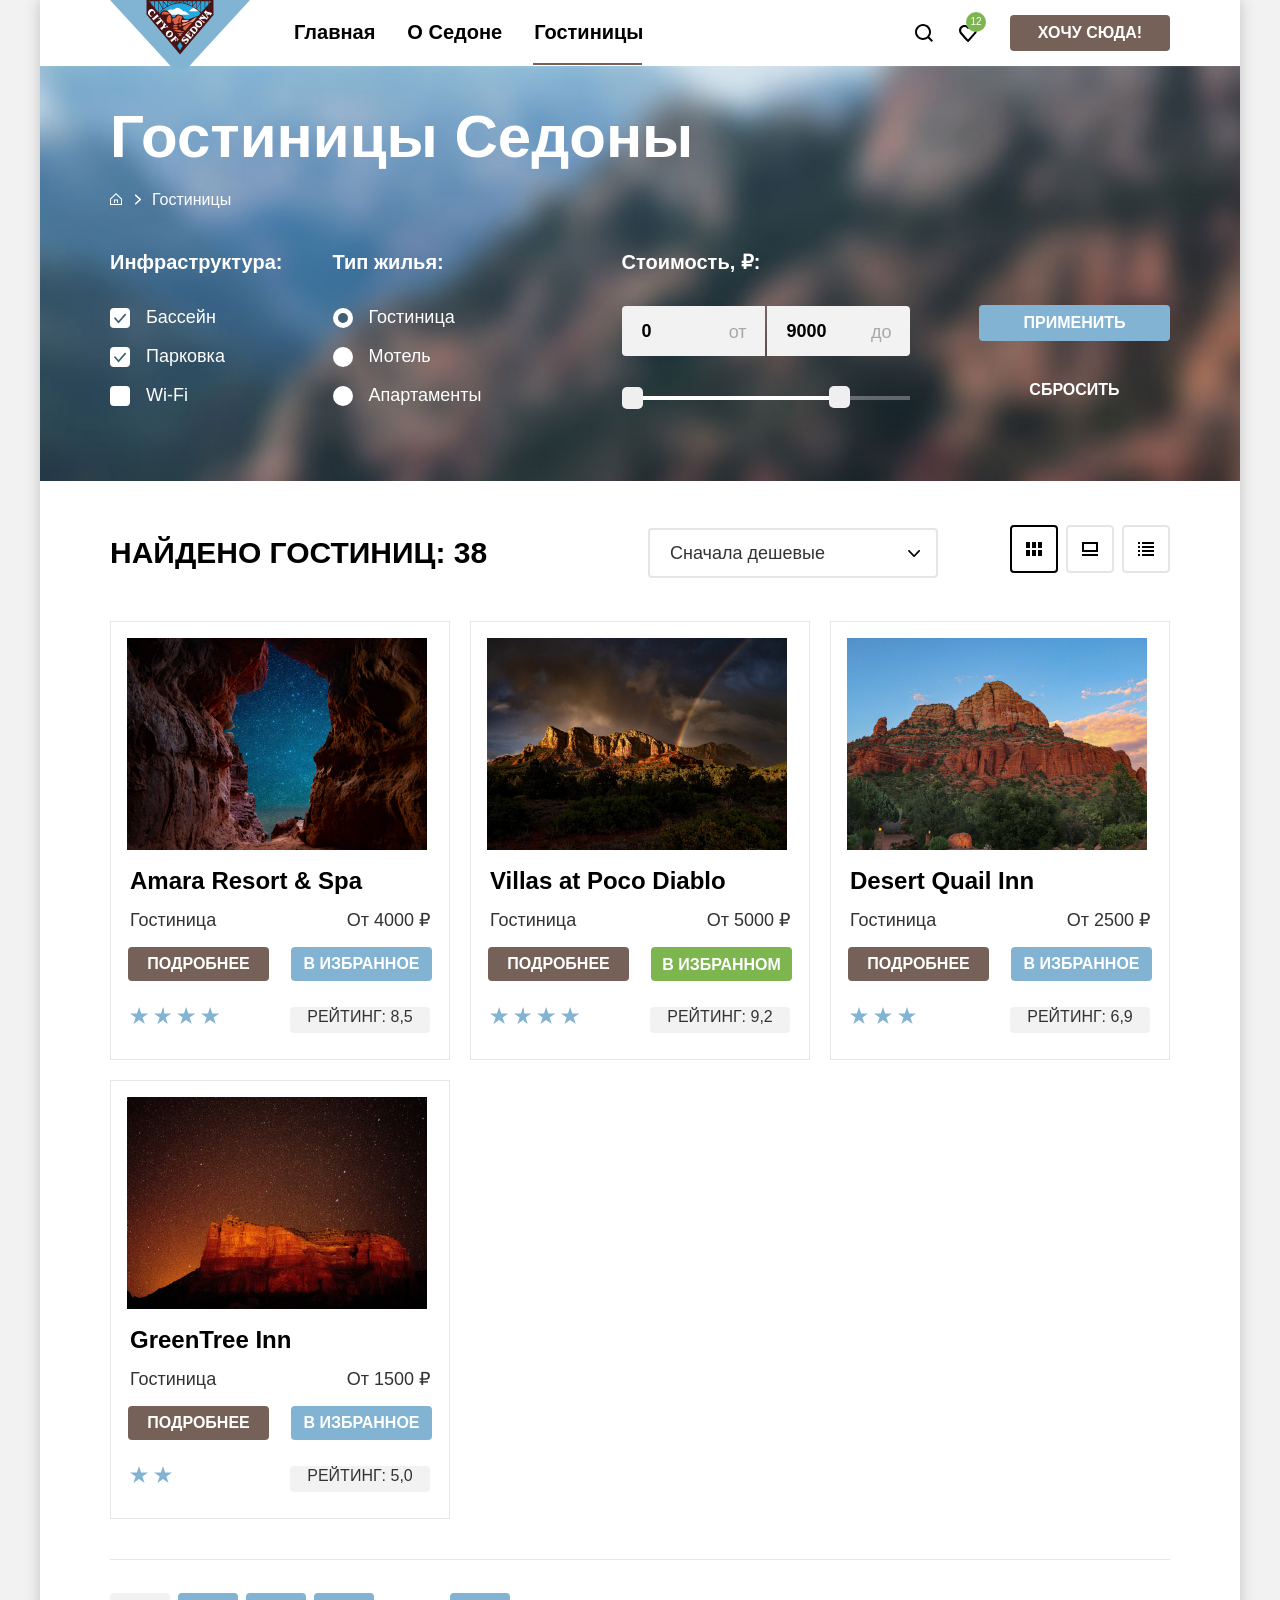
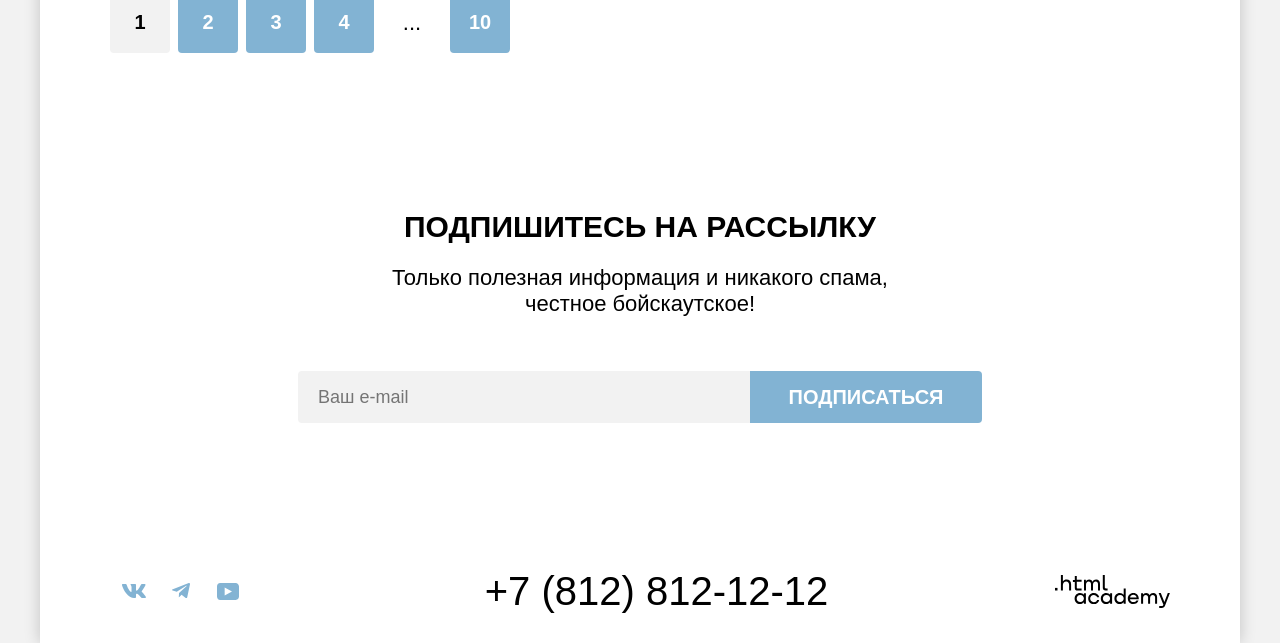
==== catalog.html @ 61e18243 "Merge pull request #1 from Anna-Irbis/master" ====
<!DOCTYPE html>
<html lang="ru">

  <head>
    <meta charset="utf-8">
    <title>HTML Academy: Седона</title>
    <link rel="icon" href="favicon.ico">
    <link rel="stylesheet" href="styles/styles.css">
  </head>

  <body class="page-container">
    <header class="page-header">
      <!--Блок с навигацией-->
      <nav class="navigation">
        <a class="navigation-logo" href="index.html">
          <img class="page-heder-logo" src="images/logo.svg" width="140" height="70" alt="Логотип Седоны">
        </a>
        <ul class="navigation-list">
          <li class="navigation-item">
            <a class="navigation-link" href="index.html">Главная</a>
          </li>
          <li class="navigation-item">
            <a class="navigation-link" href="#">О Седоне</a>
          </li>
          <li class="navigation-item">
            <a class="navigation-link navigation-link-current" href="catalog.html">Гостиницы</a>
          </li>
        </ul>
        <!--Блок пользователя - поиск, избранное, ссылка на бронь-->
        <ul class="navigation-user">
          <li class="navigation-user-item">
            <a class="navigation-user-link navigation-user-link-search" href="#">
              <svg width="18" height="18" viewBox="0 0 18 18" fill="currentColor" xmlns="http://www.w3.org/2000/svg">
                <path
                  d="M18 16.5083L14.3 12.8287C15.3 11.5359 16 9.8453 16 7.9558C16 3.58011 12.4 0 8 0C3.6 0 0 3.67956 0 8.05525C0 12.4309 3.6 16.011 8 16.011C9.8 16.011 11.5 15.4144 12.9 14.3204L16.6 18L18 16.5083ZM8 14.0221C4.7 14.0221 2 11.337 2 8.05525C2 4.77348 4.7 2.0884 8 2.0884C11.3 2.0884 14 4.77348 14 8.05525C14 11.337 11.3 14.0221 8 14.0221Z"
                  fill="black" />
              </svg>

              <span class="visually-hidden">Поиск</span>
            </a>
          </li>
          <li class="navigation-user-item">
            <a class="navigation-user-link navigation-user-link-favorite" href="#">
              <svg width="18" height="17" viewBox="0 0 18 17" fill="currentColor" xmlns="http://www.w3.org/2000/svg">
                <path
                  d="M8.9 17C8.6 17 8.3 16.9 8.1 16.6C2.7 10.5 1.4 9.1 1.1 8.7C0.4 7.8 0 6.6 0 5.4C0 2.4 2.4 0 5.5 0C6.8 0 8 0.5 9 1.3C10 0.5 11.3 0 12.5 0C15.5 0 18 2.4 18 5.4C18 6.7 17.5 7.9 16.7 8.8L9.7 16.7C9.5 16.9 9.3 17 8.9 17ZM2.9 7.5C3.2 7.9 6.4 11.5 9 14.4L15.2 7.4C15.7 6.9 15.9 6.2 15.9 5.4C15.9 3.6 14.4 2.1 12.6 2.1C11.6 2.1 10.6 2.6 9.9 3.4C9.6 3.7 9.3 3.8 9 3.8C8.7 3.8 8.4 3.6 8.2 3.4C7.5 2.6 6.5 2.1 5.5 2.1C3.7 2.1 2.2 3.6 2.2 5.4C2.1 6.3 2.5 7 2.9 7.5C2.8 7.5 2.8 7.5 2.9 7.5Z"
                  fill="black" />
              </svg>

              <span class="visually-hidden">Избранное</span>
              <span class="favorite-icon-heart">12</span>
            </a>
          </li>
          <li class="navigation-user-item">
            <a class="header-button" href="#">Хочу сюда!</a>
          </li>
        </ul>
      </nav>
    </header>
    <!--Гостиницы Седоны: фильтр -->
    <header class="catalog-header">
      <h1 class="catalog-header-title">Гостиницы Седоны</h1>
      <ul class="breadcrumbs">
        <li class="breadcrumbs-item">
          <a class="breadcrumbs-home-link" href="index.html">
            <span class="visually-hidden">Главная</span>
            <svg width="12" height="12" viewBox="0 0 12 12" fill="none" xmlns="http://www.w3.org/2000/svg">
              <path d="M6 0L0 5.80006V12.0001H12V5.80006L6 0ZM11 11.0001H1V6.20005L6 1.4L11 6.20005V11.0001Z"
                fill="white" />
              <path d="M4 10.0001H5V7.50005H7V10.0001H8V6.50005H4V10.0001Z" fill="white" />
            </svg>
          </a>
        </li>
        <li class="breadcrumbs-item">
          <a class="breadcrumbs-link">Гостиницы</a>
        </li>
      </ul>
      <section class="filters">
        <h2 class="visually-hidden">Фильтр</h2>
        <form class="hotel-catalog-filter" action="https://echo.htmlacademy.ru/" method="get">
          <h3 class="visually-hidden">Фильтр слева, чек-боксы и радиокнопки</h3>
          <!--Инфраструктура, чекбоксы, множественный выбор-->
          <fieldset class="catalog-filter-group catalog-filter-infrastructure">
            <legend class="catalog-filter-title">Инфраструктура:</legend>
            <ul class="catalog-filter-list">
              <li class="catalog-filter-item">
                <label class="control">
                  <input class="visually-hidden control-input" type="checkbox" name="pool" checked>
                  <span class="control-mark"></span>
                  <span class="control-label">Бассейн</span>
                </label>
              </li>
              <li class="catalog-filter-item">
                <label class="control">
                  <input class="visually-hidden control-input" type="checkbox" name="parking" checked>
                  <span class="control-mark"></span>
                  <span class="control-label">Парковка</span>
                </label>
              </li>
              <li class="catalog-filter-item">
                <label class="control">
                  <input class="visually-hidden control-input" type="checkbox" name="wi-fi">
                  <span class="control-mark"></span>
                  <span class="control-label">Wi-Fi</span>
                </label>
              </li>
            </ul>
          </fieldset>
          <!--Тип жилья, радиокнопки, единственный выбор-->
          <fieldset class="catalog-filter-group catalog-filter-accommodation">
            <legend class="catalog-filter-title">Тип жилья:</legend>
            <ul class="catalog-filter-list">
              <li class="catalog-filter-item">
                <label class="control">
                  <input class="visually-hidden control-input" type="radio" name="accommodations" value="hotels"
                    checked>
                  <span class="control-mark"></span>
                  <span class="control-label">Гостиница</span>
                </label>
              </li>
              <li class="catalog-filter-item">
                <label class="control">
                  <input class="visually-hidden control-input" type="radio" name="accommodations" value="motel">
                  <span class="control-mark"></span>
                  <span class="control-label">Мотель</span>
                </label>
              </li>
              <li class="catalog-filter-item">
                <label class="control">
                  <input class="visually-hidden control-input" type="radio" name="accommodations" value="apartments">
                  <span class="control-mark"></span>
                  <span class="control-label">Апартаменты</span>
                </label>
              </li>
            </ul>
          </fieldset>
          <h3 class="visually-hidden">Фильтр справа, стоимость и кнопки применения и сброса</h3>
          <fieldset class="catalog-filter-group catalog-filter-price">
            <!--Фильтр стоимости: поля для ввода нижней и верхней границы, бегунок-->
            <legend class="catalog-filter-title">Стоимость, ₽:</legend>
            <div class="price-range">
              <ul class="price-range-list">
                <li class="price-range-input">
                  <input class="range-input range-input-min" type="number" name="min-value" value="0" id="range-input-min">
                  <label class="filter-price-range" for="range-input-min">от</label>
                </li>
                <li class="price-range-input">
                  <input class="range-input range-input-max" type="number" name="max-value" value="9000" id="range-input-max">
                  <label class="filter-price-range" for="range-input-max">до</label>
                </li>
              </ul>
            </div>
            <div class="range-slider-value">
              <div class="range-slider-point">
                <button class="range-slider value-min" type="button">
                  <span class="visually-hidden">Нижняя граница стоимости</span>
                </button>
                <button class="range-slider value-max" type="button">
                  <span class="visually-hidden">Верхняя граница стоимости</span>
                </button>
              </div>
            </div>
          </fieldset>
          <div class="filter-button-form">
            <button class="catalog-filter-submit" type="submit">Применить</button>
            <button class="catalog-filter-reset" type="reset">Сбросить</button>
          </div>
        </form>
      </section>
    </header>
    <!--Результаты поиска-->
    <section class="catalog">
      <div class="catalog-result">
        <h2 class="catalog-search-title">Найдено гостиниц: 38</h2>
        <div class="select-wrapper">
          <select class="select-control" aria-label="Сортировка">
            <option class="select-control-text" value="cheap">Сначала дешевые</option>
            <option class="select-control-text">Сначала дорогие</option>
          </select>
        </div>
        <ul class="buttons-view">
          <li class="buttons-view-item-current">
            <a class="buttons-view-tile buttons-view-tile-current" href="?view=tile">
              <span class="visually-hidden">Плитка</span>
            </a>
          </li>
          <li class="buttons-view-item">
            <a class="buttons-view-card" href="?view=card">
              <span class="visually-hidden">Карточка</span>
            </a>
          </li>
          <li class="buttons-view-item">
            <a class="buttons-view-list" href="?view=list">
              <span class="visually-hidden">Список</span>
            </a>
          </li>
        </ul>
      </div>
      <!--Каталог гостиниц: карточки-->
      <ul class="product-list">
        <li class="product-cards">
          <a class="product-card-link" href="#">
            <img class="product-card-img" src="images/hotels/amara.jpg" width="300" height="212"
              alt="Ночной вид на карьер">
            <h3 class="product-card-title">Amara Resort & Spa</h3>
            <div class="product-cards-wrapper">
              <p class="product-card-type">Гостиница</p>
              <p class="product-card-cost">От 4000 ₽</p>
            </div>
          </a>
          <a class="product-card-button-about" href="#">Подробнее</a>
          <a class="add-button-favorite" href="#">В избранное</a>
          <p class="product-stars product-stars-four icon-star"><span class="visually-hidden">4 звезды</span></p>
          <p class="product-card-reiting">Рейтинг: 8,5</p>
        </li>
        <li class="product-cards">
          <a class="product-card-link" href="#">
            <img class="product-card-img" src="images/hotels/poco-diablo.jpg" width="300" height="212"
              alt="Вид на каньон с радугой после грозы">
            <h3 class="product-card-title">Villas at Poco Diablo</h3>
            <div class="product-cards-wrapper">
              <p class="product-card-type">Гостиница</p>
              <p class="product-card-cost">От 5000 ₽</p>
            </div>
          </a>
          <a class="product-card-button-about" href="#">Подробнее</a>
          <a class="added-button-favorite" href="#">В избранном</a>
          <p class="product-stars product-stars-four icon-star"><span class="visually-hidden">4 звезды</span></p>
          <p class="product-card-reiting">Рейтинг: 9,2</p>
        </li>
        <li class="product-cards">
          <a class="product-card-link" href="#">
            <img class="product-card-img" src="images/hotels/desert-quai.jpg" width="300" height="212"
              alt="Каньон в свете дневного солнца">
            <h3 class="product-card-title">Desert Quail Inn</h3>
            <div class="product-cards-wrapper">
              <p class="product-card-type">Гостиница</p>
              <p class="product-card-cost">От 2500 ₽</p>
            </div>
          </a>
          <a class="product-card-button-about" href="#">Подробнее</a>
          <a class="add-button-favorite" href="#">В избранное</a>
          <p class="product-stars product-stars-three icon-star"><span class="visually-hidden">3 звезды</span></p>
          <p class="product-card-reiting">Рейтинг: 6,9</p>
        </li>
        <li class="product-cards">
          <a class="product-card-link" href="#">
            <img class="product-card-img" src="images/hotels/greentree.jpg" width="300" height="212"
              alt="Каньон на фоне ночного неба">
            <h3 class="product-card-title">GreenTree Inn</h3>
            <div class="product-cards-wrapper">
              <p class="product-card-type">Гостиница</p>
              <p class="product-card-cost">От 1500 ₽</p>
            </div>
          </a>
          <a class="product-card-button-about" href="#">Подробнее</a>
          <a class="add-button-favorite" href="#">В избранное</a>
          <p class="product-stars product-stars-two icon-star"><span class="visually-hidden">2 звезды</span></p>
          <p class="product-card-reiting">Рейтинг: 5,0</p>
        </li>
      </ul>
      <!--Пагинация-->
      <ul class="pagination">
        <li class="pagination-item">
          <a class="pagination-link pagination-current">1</a>
        </li>
        <li class="pagination-item">
          <a class="pagination-link" href="#">2</a>
        </li>
        <li class="pagination-item">
          <a class="pagination-link" href="#">3</a>
        </li>
        <li class="pagination-item">
          <a class="pagination-link" href="#">4</a>
        </li>
        <li class="pagination-item">
          <a class="pagination-link pagination-points" href="#">...</a>
        </li>
        <li class="pagination-item">
          <a class="pagination-link" href="#">10</a>
        </li>
      </ul>

    </section>

    <!--Рассылка-->
    <section class="subscribe subscribe-catalog">
      <h2 class="subscribe-title subscribe-title-catalog">Подпишитесь на рассылку</h2>
      <p class="subscribe-desc subscribe-desc-catalog">Только полезная информация и никакого спама,<br>честное
        бойскаутское!</p>
      <form class="subscribe-form" action="https://echo.htmlacademy.ru/" method="post">
        <label class="subscribe-field-label" for="email">
          <span class="visually-hidden">Введите ваш e-mail</span>
          <input class="subscribe-field" id="email" type="email" placeholder="Ваш e-mail" name="email" required>
        </label>
        <button class="button-subscribe" type="submit">Подписаться</button>
      </form>
    </section>
    <!-- Подвал -->
    <footer class="page-footer page-container">
      <section class="footer-social">
        <h2 class="visually-hidden">О Седоне - в социальных сетях</h2>
        <ul class="footer-social-list">
          <li class="footer-social-item">
            <a class="footer-social-link" href="#">
              <svg class="footer-social-icon" width="24" height="14" viewBox="0 0 24 14" fill="currentColor"
                xmlns="http://www.w3.org/2000/svg">
                <path fill-rule="evenodd" clip-rule="evenodd"
                  d="M23.45 0.948C23.616 0.402 23.45 0 22.655 0H20.03C19.362 0 19.054 0.347 18.887 0.73C18.887 0.73 17.552 3.926 15.661 6.002C15.049 6.604 14.771 6.795 14.437 6.795C14.27 6.795 14.019 6.604 14.019 6.057V0.948C14.019 0.292 13.835 0 13.279 0H9.151C8.734 0 8.483 0.304 8.483 0.593C8.483 1.214 9.429 1.358 9.526 3.106V6.904C9.526 7.737 9.373 7.888 9.039 7.888C8.149 7.888 5.984 4.677 4.699 1.003C4.45 0.288 4.198 0 3.527 0H0.9C0.15 0 0 0.347 0 0.73C0 1.412 0.89 4.8 4.145 9.281C6.315 12.341 9.37 14 12.153 14C13.822 14 14.028 13.632 14.028 12.997V10.684C14.028 9.947 14.186 9.8 14.715 9.8C15.105 9.8 15.772 9.992 17.33 11.467C19.11 13.216 19.403 14 20.405 14H23.03C23.78 14 24.156 13.632 23.94 12.904C23.702 12.18 22.852 11.129 21.725 9.882C21.113 9.172 20.195 8.407 19.916 8.024C19.527 7.533 19.638 7.314 19.916 6.877C19.916 6.877 23.116 2.451 23.449 0.948H23.45Z"
                  fill="#83B3D3" />
              </svg>
              <span class="visually-hidden">ВКонтакте</span>
            </a>
          </li>
          <li class="footer-social-item">
            <a class="footer-social-link" href="https://t.me/htmlacademy">
              <svg class="footer-social-icon" width="18" height="16" viewBox="0 0 18 16" fill="currentColor"
                xmlns="http://www.w3.org/2000/svg">
                <path
                  d="M16.785 0.0992597L0.840489 6.24776C-0.247661 6.68481 -0.241365 7.29184 0.640845 7.56253L4.73445 8.83953L14.2058 2.8637C14.6537 2.59121 15.0629 2.7378 14.7265 3.03636L7.05283 9.96185H7.05103L7.05283 9.96275L6.77045 14.1823C7.18413 14.1823 7.36669 13.9925 7.59871 13.7686L9.58705 11.8351L13.7229 14.89C14.4855 15.31 15.0332 15.0941 15.2229 14.1841L17.9379 1.38885C18.2158 0.274623 17.5126 -0.229883 16.785 0.0992597Z"
                  fill="#83B3D3" />
              </svg>
              <span class="visually-hidden">Telegram</span>
            </a>
          </li>
          <li class="footer-social-item">
            <a class="footer-social-link" href="#">
              <svg class="footer-social-icon" width="22" height="17" viewBox="0 0 22 17" fill="currentColor"
                xmlns="http://www.w3.org/2000/svg">
                <path
                  d="M18.607 0H3.17413C1.31343 0 0 1.59375 0 3.4V13.4937C0 15.4062 1.31343 17 3.17413 17H18.8259C20.4677 17 22 15.4062 22 13.6V3.4C21.7811 1.59375 20.4677 0 18.607 0ZM7.66169 12.5375V4.4625L14.995 8.5L7.66169 12.5375Z"
                  fill="#83B3D3" />
              </svg>
              <span class="visually-hidden">YouTube</span>
            </a>
          </li>
        </ul>
      </section>
      <section class="footer-contacts">
        <h2 class="visually-hidden">Контакты</h2>
        <a class="footer-phone" href="tel:+78128121212">+7 (812) 812-12-12</a>
      </section>
      <a class="copyright" href="https://htmlacademy.ru/intensive/htmlcss">
        <span class="visually-hidden">Сделано в HTML Academy</span>
        <svg width="115" height="33" viewBox="0 0 115 33" fill="currentColor" xmlns="http://www.w3.org/2000/svg">
          <path d="M0 12.9V15.5H2.5V12.9H0Z" fill="black" />
          <path
            d="M11.6 4.5C10 4.5 8.8 5.2 8 6.2H7.9V0H5.9V15.5H7.9V10.2C7.9 8.1 9.2 6.6 11.2 6.6C13 6.6 14.1 8 14.1 9.8V15.5H16.1V9.4C16.2 6.4 14.3 4.5 11.6 4.5Z"
            fill="black" />
          <path
            d="M26.6 4.8H21.8V1.1H19.8V4.9H17.9V6.9H19.8V12.9C19.8 14.6 20.8 15.6 22.5 15.6H26.6V13.6H22.9C22.2 13.6 21.8 13.2 21.8 12.5V6.8H26.6V4.8Z"
            fill="black" />
          <path
            d="M41.1 4.6C39.5 4.6 38.2 5.4 37.6 6.7H37.5C36.9 5.5 35.7 4.6 34.1 4.6C32.7 4.6 31.6 5.4 31 6.4H30.9V4.8H29V15.4H31V10C31 8 32 6.5 33.6 6.5C35.1 6.5 36 7.5 36 9.1V15.4H38V9.8C38 7.4 39.4 6.5 40.6 6.5C42.1 6.5 43 7.5 43 9.1V15.4H45V8.9C45.1 6.4 43.6 4.6 41.1 4.6Z"
            fill="black" />
          <path d="M47.8 12.7C47.8 14.4 48.8 15.4 50.6 15.4H52.6V13.4H50.9C50.2 13.4 49.8 13 49.8 12.3V0H47.8V12.7Z"
            fill="black" />
          <path
            d="M28.9 19.7C28 18.6 26.7 17.9 25 17.9C21.9 17.9 19.6 20.2 19.6 23.5C19.6 26.8 21.9 29.1 25 29.1C26.8 29.1 28 28.3 28.8 27.2H28.9V28.8H30.9V18.2H28.9V19.7ZM25.3 27.1C23.1 27.1 21.7 25.5 21.7 23.5C21.7 21.5 23.1 19.9 25.3 19.9C27.5 19.9 28.9 21.5 28.9 23.5C28.9 25.4 27.5 27.1 25.3 27.1Z"
            fill="black" />
          <path
            d="M44.2 22C43.7 19.6 41.6 17.9 38.8 17.9C35.4 17.9 33.2 20.4 33.2 23.5C33.2 26.6 35.4 29.1 38.8 29.1C41.6 29.1 43.7 27.3 44.2 24.9H42.1C41.7 26.2 40.4 27.2 38.8 27.2C36.6 27.2 35.2 25.6 35.2 23.6C35.2 21.6 36.6 20 38.8 20C40.4 20 41.6 21 42.1 22.2H44.2V22Z"
            fill="black" />
          <path
            d="M55.1 19.7C54.2 18.6 52.9 17.9 51.2 17.9C48.1 17.9 45.8 20.2 45.8 23.5C45.8 26.8 48.1 29.1 51.2 29.1C53 29.1 54.2 28.3 55 27.2H55.1V28.8H57.1V18.2H55.1V19.7ZM51.5 27.1C49.3 27.1 47.9 25.5 47.9 23.5C47.9 21.5 49.3 19.9 51.5 19.9C53.7 19.9 55.1 21.5 55.1 23.5C55.1 25.4 53.6 27.1 51.5 27.1Z"
            fill="black" />
          <path
            d="M68.7 19.8C67.8 18.7 66.5 17.9 64.8 17.9C61.7 17.9 59.4 20.2 59.4 23.5C59.4 26.8 61.6 29.1 64.8 29.1C66.5 29.1 67.8 28.3 68.6 27.3H68.7V28.8H70.7V13.4H68.7V19.8ZM65.1 27.1C62.9 27.1 61.5 25.5 61.5 23.5C61.5 21.5 62.9 19.9 65.1 19.9C67.3 19.9 68.7 21.5 68.7 23.5C68.6 25.5 67.2 27.1 65.1 27.1Z"
            fill="black" />
          <path
            d="M78.3 17.9C75 17.9 72.8 20.4 72.8 23.5C72.8 26.5 74.9 29.1 78.3 29.1C80.8 29.1 82.8 27.8 83.5 25.5H81.4C80.9 26.5 79.8 27.1 78.4 27.1C76.5 27.1 75.1 25.8 75 24.2H83.8C84 20.6 81.8 17.9 78.3 17.9ZM78.3 19.8C80 19.8 81.3 20.8 81.6 22.4H75.1C75.4 20.9 76.6 19.8 78.3 19.8Z"
            fill="black" />
          <path
            d="M98.2 17.9C96.6 17.9 95.3 18.7 94.6 19.9H94.5C93.9 18.7 92.7 17.9 91.1 17.9C89.7 17.9 88.6 18.6 88 19.7V18.2H86.1V28.8H88.1V23.4C88.1 21.4 89.1 20 90.7 19.9C92.2 19.9 93.1 20.9 93.1 22.5V28.8H95.1V23.2C95.1 20.8 96.5 19.9 97.7 19.9C99.2 19.9 100.1 20.9 100.1 22.5V28.8H102.1V22.3C102.2 19.7 100.7 17.9 98.2 17.9Z"
            fill="black" />
          <path
            d="M109.4 27L105.8 18.1H103.6L108.4 29.7C108.1 30.6 107.7 30.9 106.7 30.9H104.2V32.9H106.7C108.5 32.9 109.5 32.1 110.2 30.3L114.9 18.1H112.8L109.4 27Z"
            fill="black" />
        </svg>

      </a>
    </footer>
  </body>

</html>
---- styles/styles.css ----
@font-face {
  font-family: "PT Sans";
  font-style: normal;
  font-weight: 400;
  src: url("../fonts/ptsans-400.woff2") format("woff2");
  font-display: swap;
}

@font-face {
  font-family: "PT Sans";
  font-style: normal;
  font-weight: 700;
  src: url("../fonts/ptsans-700.woff2") format("woff2");
  font-display: swap;
}

*,
*::before,
*::after {
  box-sizing: border-box;
}

html {
  height: 100%;
  background-color: #f2f2f2;
}

body {
  margin: 0;
  display: flex;
  flex-direction: column;
  min-height: 100%;
  font-family: "PT Sans", sans-serif;
  font-size: 18px;
  line-height: 21px;
  color: #000000;
  background-color: #ffffff;
  width: 1200px;
}

.main-container {
  flex-grow: 1;
}

.page-container {
  width: 1200px;
  margin: 0 auto;
  box-shadow: 0 0 15px 0 rgba(0, 0, 0, .2);
}

/* Блок с навигацией */

.page-header {
  color: #000000;
  background-color: #ffffff;
  flex-grow: 1;
}

.navigation {
  display: flex;
  width: 1200px;
  margin: 0 auto;
  padding: 0 70px;
  align-items: flex-start;
  justify-content: space-between;
}

.navigation-logo {
  margin-bottom: -10px;
  position: relative;
}

.navigation-list {
  display: flex;
  flex-wrap: wrap;
  margin: 0;
  max-width: 600px;
  list-style-type: none;
  padding: 0;
  padding-left: 28px;
}

.navigation-link,
.navigation-link-current {
    color: #756157;
}

.navigation-link:hover,
.navigation-link-current:hover {
    color: #756157;
}

.navigation-link:focus,
.navigation-link-current:focus {
    color:  #000;
}

.navigation-link:active,
.navigation-link-current:active {
    color:  #d6d0cd;
}

.navigation-link-current:before {
  position: absolute;
  content: "";
  bottom: -1px;
  left: 15px;
  z-index: 1;
  width: calc(100% - 32px);
  border-bottom: 2px solid #756257;
}

.navigation-item {
  display: flex;
  position: relative;
  align-items: center;
  justify-content: center;
  flex-wrap: wrap;
}

.navigation-user-item {
  display: flex;
  align-items: center;
  flex-wrap: wrap;
  margin-left: auto;
  justify-content: center;
}

.navigation-user-link {
  text-decoration: none;
  text-transform: none;
  color: #000000;
  padding: 24px 13px 19px;
  display: block;
}

.navigation-user-link-search:hover {
  color: #756157;
  opacity: 0.6;
}

.navigation-user-link-search:focus {
  color: #000;
}

.navigation-user-link-search:active {
  color: #d6d0cd;
  opacity: 0.3;
}

.navigation-user-link-favorite:hover {
  color: #756157;
  opacity: 0.6;
}

.navigation-user-link-favorite:focus {
  color: #000;
}

.navigation-user-link-favorite:active {
  color: #d6d0cd;
  opacity: 0.3;
}

.favorite-icon-heart {
  position: absolute;
  height: 20px;
  display: block;
  border-radius: 10px 10px 10px 10px;
  color: #ffffff;
  background-color: #7db54f;
  line-height: 2;
  text-align: center;
  font-size: 10px;
  top: 11px;
  left: 20px;
  width: 20px;
}

.navigation-user-link-favorite {
  position: relative;
}

.visually-hidden {
  position: absolute;
  width: 1px;
  height: 1px;
  margin: -1px;
  border: 0;
  padding: 0;
  white-space: nowrap;
  clip-path: inset(100%);
  clip: rect(0 0 0 0);
  overflow: hidden;
}

/* Ссылки */

.navigation-link {
  text-decoration: none;
  text-transform: none;
  color: #000000;
  font-size: 20px;
  font-style: normal;
  font-family: "PT Sans", sans-serif;
  font-weight: 700;
  line-height: 24px;
  letter-spacing: 0;
  padding: 20px 16px;
}

.footer-social-link {
  text-decoration: none;
  display: inline-flex;
  width: 47px;
  height: 40px;
  text-align: center;
  color:#723f5e;
  background-color: transparent;
  justify-content: center;
  align-items: center;
}

.footer-social-link:hover {
  color: #83B3D3;
}

.footer-social-link:focus {
  color: #68a2ca;
}

.footer-social-link:active  {
  color: #82b3d3;
  opacity: 0.3
}

.header-button {
  color: #fff;
  background-color: #756157;
  font-size: 16px;
  font-style: normal;
  font-family: "PT Sans", sans-serif;
  font-weight: 700;
  line-height: 20px;
  text-transform: uppercase;
  width: 160px;
  margin-left: 20px;
  text-decoration: none;
  display: inline-flex;
  padding: 8px;
  justify-content: center;
  align-items: center;
  border-radius: 4px;
  user-select: none;
  transition: all 0.5s ease;
}

.header-button:hover {
  background-color: #615048;
}

.header-button:focus {
  background-color: #615048;
}

.header-button:active {
  color: #756157;
  opacity: 0.3
}

.header-button:disabled {
  background-color: #E5E5E5;
}

.navigation-user {
  display: flex;
  flex-wrap: wrap;
  padding: 0;
  margin: 0;
  margin-left: auto;
}

/* Приветственный блок */

.hero {
  color: #fff;
  background-color: #82b3d3;
  background-image: url("../images/divider.svg"), url("../images/substrate-hero.jpg");
  background-size: auto, cover;
  background-repeat: no-repeat, no-repeat;
  padding: 51px 0 82px 0;
  background-position: bottom, top;
}

.hero-img {
  display: block;
  margin: 0 auto;
}

/* Преимущества */

.tagline {
  color: #000000;
  font-size: 30px;
  font-style: normal;
  font-family: "PT Sans", sans-serif;
  font-weight: 700;
  line-height: 36px;
  text-align: center;
  text-transform: uppercase;
  padding: 0;
  margin: 0;
  margin-bottom: 24px;
  padding-left: 200px;
  padding-right: 200px;
}

/* Преимущества и туристические плюшки */

.advantages {
  color: #000000;
  background-color: #ffffff;
  text-align: center;
  font-family: "PT Sans", sans-serif;
  font-size: 24px;
  font-style: normal;
  font-weight: 700;
  line-height: 28px;
  text-transform: uppercase;
  padding-top: 69px;
}

.slogan,
.invitation {
  color: #000000;
  background-color: #ffffff;
  text-align: center;
  font-family: "PT Sans", sans-serif;
  font-size: 22px;
  font-style: normal;
  font-weight: 400;
  line-height: 26px;
  text-transform: none;
  margin: 0;
  padding: 0;
  padding-left: 200px;
  padding-right: 200px;
}

.advantages-list {
  display: flex;
  flex-wrap: wrap;
  margin: 0;
  padding: 0;
  list-style-type: none;
  margin-top: 90px;
  background-color: #82b3d3;
}

.advantages-item h3 {
  color: #fff;
  font-weight: 700;
  font-size: 24px;
  line-height: 28px;
  text-transform: uppercase;
  text-align: center;
  margin: 0;
  margin-bottom: 62px;
  position: relative;
}

.advantages-item h3::before {
  content: "";
  position: absolute;
  width: 60px;
  height: 2px;
  background-color: rgba(255,255,255,0.3);
  bottom: -32px;
  left: 50%;
  transform: translateX(-50%);
}

.advantages-item p {
  margin: 0;
  color: #fff;
  font-family: "PT Sans", sans-serif;
  font-weight: 400;
  font-size: 18px;
  line-height: 21px;
  text-align: center;
  text-transform: none;
}

.advantages-item-light-blue h3,
.advantages-item-blue h3 {
  color: #000;
  font-weight: 700;
  font-size: 24px;
  line-height: 28px;
  text-transform: uppercase;
  text-align: center;
  margin: 0;
  margin-bottom: 62px;
  position: relative;
}

.advantages-item-light-blue h3::before,
.advantages-item-blue h3::before {
  content: "";
  position: absolute;
  width: 60px;
  height: 2px;
  background-color: rgba(0,0,0,0.3);
  bottom: -32px;
  left: 50%;
  transform: translateX(-50%);
}

.advantages-item-light-blue p,
.advantages-item-blue p {
  margin: 0;
  color: #000;
  font-family: "PT Sans", sans-serif;
  font-weight: 400;
  font-size: 18px;
  line-height: 21px;
  text-align: center;
  text-transform: none;
}

.advantages-item-wrapper {
  flex-grow: 1;
  width: 33.3%;
  padding: 102px 77px;
}


.advantages-img {
  max-width: 66.6%;
  object-fit: cover;
  height: 100%;
}


.advantages-item {
  flex-grow: 1;
  margin: 0;
  display: flex;
  flex-direction: column;
}

.advantages-item-full {
  width: 100%;
  max-width: 100%;
  flex-direction: row;
}

.advantages-item-full:last-of-type .advantages-img {
  order: -1;
}

.advantages-item-light-blue {
  background-color: #f0f6fa;
  padding: 112px 65px;
  width: 33.3%;
  min-height: 385px;
}

.advantages-item-blue {
  background-color: #e6f0f6;
  width: 33.3%;
  padding: 112px 65px;
  min-height: 385px;
}

/* Приезжайте */

/* Приглашение и инфраструктура */

.infrastructure {
  color: #000000;
  background-color: #ffffff;
  text-align: center;
  font-family: "PT Sans", sans-serif;
  font-size: 24px;
  font-style: normal;
  line-height: 28px;
  text-transform: uppercase;
  padding-top: 64px;
}

.infrastructure-list {
  color: #000000;
  text-align: center;
  font-family: "PT Sans", sans-serif;
  line-height: 28px;
  margin-top: 64px;
  padding: 0;
  list-style-type: none;
  display: flex;
  flex-wrap: wrap;
  max-width: 100%;
}

.infrastructure-item {
  width: 33.3%;
  min-height: 385px;
  background-color: #ffffff;
  background-position-x: center;
  background-position-y: 81px;
  background-repeat: no-repeat;
  text-align: center;
  padding: 183px 85px 81px;
  flex-grow: 1;
}

.infrastructure-title {
  margin: 0;
  margin-bottom: 27px;
  text-transform: uppercase;
  font-size: 24px;
  line-height: 1.2;
}

.infrastructure-item-hotel {
  background-color: #f0f6fa;
  background-image: url("../images/icons/icon-hotel.svg");
}

.infrastructure-item-burger {
  background-color: #ffffff;
  background-image: url("../images/icons/icon-burger.svg");
}

.infrastructure-item-gift {
  background-color: #f0f6fa;
  background-image: url("../images/icons/icon-gift.svg");
}

.infrastructure-desc {
  color: #333;
  font-size: 18px;
  font-style: normal;
  line-height: 21px;
  text-transform: none;
  margin: 0;
}

/* Поиск гостиниц и подписка */

.search {
  margin: 0;
  display: flex;
  flex-direction: column;
  min-height: 380px;
  width: 1200px;
  padding-bottom: 96px;
  padding-top: 71px;
  padding-left: 200px;
  padding-right: 200px;
}

.search-title {
  color: #000000;
  background-color: #ffffff;
  text-align: center;
  font-family: "PT Sans", sans-serif;
  font-size: 30px;
  font-style: normal;
  font-weight: 700;
  line-height: 36px;
  text-transform: uppercase;
  padding: 0;
  margin: 0;
}

.search-desc {
  color: #000000;
  font-size: 22px;
  font-style: normal;
  font-family: "PT Sans", sans-serif;
  text-align: center;
  font-weight: 400;
  line-height: 26px;
  text-transform: none;
  margin: 0;
  padding-top: 20px;
}

.search-button {
  color: #fff;
  background-color: #756157;
  font-size: 20px;
  font-style: normal;
  font-family: "PT Sans", sans-serif;
  font-weight: 700;
  line-height: 36px;
  letter-spacing: 0;
  text-transform: uppercase;
  align-items: center;
  width: 376px;
  margin: 50px auto 0;
  text-decoration: none;
  padding-top: 258px;
  display: inline-flex;
  padding: 8px;
  justify-content: center;
  border-radius: 4px 4px 4px 4px;
  user-select: none;
}

.search-button:hover {
  background-color: #615048;
}

.search-button:focus {
  background-color: #615048;
}

.search-button:active {
  color: rgba(255, 255, 255, 0.3);
}

.search-button:disabled {
  background-color: #E5E5E5;
}

/* Рассылка */

.subscribe {
  color: #ffffff;
  background-color: #82b3d3;
  background-image: url("../images/substrate-subscribe.png");
  background-repeat: no-repeat;
  text-align: center;
  background-size: cover;
  display: flex;
  flex-direction: column;
  margin: 0;
  padding-top: 96px;
  padding-bottom: 104px;
  padding-left: 258px;
  padding-right: 258px;
  margin-top: -1px;
}

.subscribe-title {
  color: #fff;
  font-size: 30px;
  font-style: normal;
  font-family: "PT Sans", sans-serif;
  font-weight: 700;
  line-height: 36px;
  text-transform: uppercase;
  margin: 0;
}

.subscribe-desc {
  color: #fff;
  font-size: 22px;
  font-style: normal;
  font-family: "PT Sans", sans-serif;
  font-weight: 400;
  line-height: 26px;
  text-transform: none;
  margin: 0;
  padding-top: 20px;
}

.subscribe-form {
  display: flex;
  justify-content: center;
  padding-top: 54px;
}

.subscribe-field-label {
  width: 100%;
  max-width: 452px;
}

.subscribe-field {
  padding: 14px 20px;
  width: 100%;
  color: #000;
  font-size: 18px;
  font-style: normal;
  font-family: "PT Sans", sans-serif;
  font-weight: 400;
  line-height: 24px;
  letter-spacing: 0;
  text-transform: none;
  border-radius: 4px 0 0 4px;
  border: navajowhite;
  background: #f2f2f2;
}

.button-subscribe {
  color: #fff;
  background-color: #82B3D3;
  font-size: 20px;
  font-style: normal;
  font-family: "PT Sans", sans-serif;
  font-weight: 700;
  line-height: 36px;
  text-transform: uppercase;
  margin: 0;
  max-width: 232px;
  border-radius: 0 4px 4px 0;
  flex-grow: 1;
  border: navajowhite;
  user-select: none;
}

.button-subscribe:hover {
  background-color: #68a2ca;
}

.button-subscribe:focus {
  background-color: #68a2ca;
}

.button-subscribe:active {
  background-color: #82b3d3;
  opacity: 0.3
}

.button-subscribe:disabled {
  background-color: #e5e5e5;
}

/*Рассылка каталога */

/* Подвал */

.page-footer {
  display: flex;
  align-items: center;
  margin: 0 auto;
  width: 1200px;
  padding: 0 70px;
  padding-top: 44px;
  padding-bottom: 32px;
  box-shadow: none;
}

.footer-social {
  width: 170px;
}

.footer-social-list {
  color: #000000;
  margin: 0;
  padding: 0;
  list-style: none;
  display: flex;
  flex-wrap: wrap;
}

.footer-social-item {
  color: #000000;
  text-align: center;
  font-family: "PT Sans", sans-serif;
  font-size: 24px;
  font-style: normal;
  font-weight: 700;
  line-height: 28px;
  text-transform: uppercase;
  display: flex;
  flex-wrap: wrap;
  align-items: center;
}

.footer-phone {
  color: #000;
  font-size: 40px;
  font-style: normal;
  font-family: "PT Sans", sans-serif;
  font-weight: 400;
  line-height: 40px;
  text-transform: uppercase;
  text-decoration: none;
  text-align: center;
  margin: 0;
  padding-right: 22px;
}

.footer-phone:hover {
  color: #756157;
}

.footer-phone:focus {
  color: #000;
}

.footer-phone:active {
  color: #d6d0cd;
}

.copyright {
  text-decoration: none;
  display: inline-flex;
  color:#723f5e;
  background-color: transparent;
}

.copyright:hover {
  color: #756157;
  opacity: 0.6;
}

.copyright:focus {
  color: #000;
}

.copyright:active {
  color: #d6d0cd;
  opacity: 0.3;
}

.footer-contacts {
  display: flex;
  justify-content: center;
  font-style: normal;
  flex-grow: 1;
}

/* Страница каталога */

/* Гостиницы Седоны: фильтр */

.catalog-header {
  color: #FFFFFF;
  background-color: #82B3D3;
  background-image: url("../images/substrate-filter.png");
  background-size: cover;
  background-repeat: no-repeat;
  padding: 35px 70px 70px 70px;
  margin-bottom: 44px;
}

.catalog-header-title {
  padding: 0;
  margin: 0;
  padding-left: 0;
  font-size: 60px;
  line-height: 1.2;
}

.breadcrumbs {
  display: flex;
  margin: 0;
  padding: 0;
  padding-left: 0;
  padding-top: 16px;
  position: relative;
  box-sizing: border-box;
  gap: 10px;
  padding-bottom: 40px;
}

.breadcrumbs-item {
  color: #fff;
  font-size: 16px;
  font-style: normal;
  font-family: "PT Sans", sans-serif;
  font-weight: 400;
  line-height: 21px;
  text-transform: none;
  display: flex;
  align-items: center;
  flex-wrap: wrap;
  position: relative;
  text-decoration: none;
}

.breadcrumbs-item:not(:last-of-type) {
  background-image: url("../images/icons/icon-arrow.svg");
  background-repeat: no-repeat;
  background-position-y: center;
  background-position-x: right;
  padding-right: 20px;
}

.breadcrumbs-link {
  text-decoration: none;
  color: #fff;
}

/* Инфраструктура, чекбоксы, множественный выбор + Тип жилья, радиокнопки, единственный выбор*/

.filters {
  margin: 0;
  padding: 0;
  padding-left: 0;
}

.hotel-catalog-filter {
  display: grid;
  grid-template-columns: 160px 0.9fr 150px 2fr 288px 1fr 191px;
  min-height: 160px;
}

.catalog-filter-group {
  margin: 0;
  padding: 0;
  border: 0 none;
}

.catalog-filter-infrastructure {
  grid-column-start: 1;
}

.control {
  position: relative;
  display: block;
  padding-left: 36px;
  font-weight: 400;
  font-size: 18px;
  line-height: 23px;
}

.control-mark{
  position: absolute;
  top: 2px;
  left: 0;
  width: 20px;
  height: 20px;
  background: #FFFFFF;
}

.control-input[type="checkbox"]:checked + .control-mark::before {
  position: absolute;
  content: "";
  top: 0;
  left: 0;
  width: 20px;
  height: 20px;
  background-image: url("../images/tick.svg");
  background-repeat: no-repeat;
  background-position: center;
}

.control-input[type="checkbox"] + .control-mark {
  border-radius: 4px;
}

.control-input[type="radio"] + .control-mark {
  border-radius: 50%;
}

.control:hover {
  opacity: 0.6;
}

.control:active {
  opacity: 0.3;
}

.control-input {
  margin: 0 16px 0 0;
}

.control-input:disabled + .control-mark,
.control-input:disabled ~ .control-label
{
  opacity: 0.1;
}

.control-input:focus-visible + .control-mark {
  outline: 3px solid #83B3D3;
}


.catalog-filter-accommodation {
  grid-column-start: 3;
}


.control-input[type="radio"]:checked + .control-mark::before {
  position: absolute;
  content: "";
  top: 5px;
  left: 5px;
  width: 10px;
  height: 10px;
  background-color: #3F5E72;
  border-radius: 50%;
}

.catalog-filter-price {
  grid-column-start: 5;
}

.filter-button-form {
  grid-column-start: 7;
}

.filter-button-form {
  display: flex;
  flex-direction: column;
  width: 100%;
  max-width: 191px;
  padding-top: 55px;
  justify-content: flex-end;
}

.form-container-left {
  display: flex;
}

.catalog-filter-title {
  margin-bottom: 32px;
  padding: 0;
  font-size: 20px;
  line-height: 24px;
  text-transform: capitalize;
}

.catalog-filter-list {
  margin: 0;
  padding: 0;
  list-style-type: none;
}

.control-mark {
  position: absolute;
  top: 2px;
  left: 0;
  width: 20px;
  height: 20px;
  background: #FFFFFF;
}

.catalog-filter-item:not(:last-child) {
  margin-bottom: 16px;
}

.control-label {
  color: #fff;
  font-size: 18px;
  font-style: normal;
  font-family: "PT Sans", sans-serif;
  font-weight: 400;
  line-height: 23px;
  letter-spacing: 0;
  text-transform: none;
}

/* Фильтр стоимости: поля для ввода нижней и верхней границы, бегунок */

.catalog-filter-title {
  color: #fff;
  font-size: 20px;
  font-style: normal;
  font-family: "PT Sans", sans-serif;
  font-weight: 700;
  line-height: 24px;
  text-transform: none;
}

.price-range {
  display: flex;
  margin: 0;
  padding: 0;
  max-width: 288px;
}

.range-slider-value {
  position: relative;
  content: "";
  height: 4px;
  background-color: rgba(255, 255, 255, 0.3);
  margin-top: 40px;
}

.price-range-list {
  color: #000;
  font-size: 18px;
  font-style: normal;
  font-family: "PT Sans", sans-serif;
  font-weight: 400;
  line-height: 24px;
  text-transform: none;
  max-width: 288px;
  list-style: none;
  padding: 0;
  display: flex;
  flex-wrap: wrap;
  margin: 0;
  gap: 2px;
}

.price-range-input {
  display: flex;
  max-width: 143px;
  min-height: 50px;
  position: relative;
}

.filter-price-range {
  color: #000000;
  position: absolute;
  right: 18px;
  top: 14px;
  padding: 0;
  opacity: 0.3;
}

.range-input {
  width: 143px;
  font-weight: 700;
  font-size: 18px;
  line-height: 24px;
  font-family: inherit;
  color: #000000;
  background-color: #F2F2F2;
  border: none;
  appearance: textfield;
  margin: 0;
}

.range-input ::-webkit-outer-spin-button,
.range-input::-webkit-inner-spin-button {
  appearance: none;
  margin: 0;
}

.range-input-min {
  border-radius: 4px 0 0 4px;
  padding: 10px 20px;
  margin: 0;
}

.range-input-max {
  border-radius: 0 4px 4px 0;
  padding: 10px 20px;
  margin: 0;
}

.range-input-min:focus-visible {
  outline: 3px solid #83B3D3;
}

.range-input-min:active {
  outline: 2px solid #000000;
}

.range-input-max:focus-visible {
  outline: 3px solid #83B3D3;
}

.range-input-max:active {
  outline: 2px solid #000000;
}

.range-slider:hover {
  box-shadow: 0 4px 10px rgba(0, 0, 0, 0.25);
}

.range-slider:focus-visible {
  box-shadow: 0 4px 10px rgba(0, 0, 0, 0.25);
  outline: 3px solid #83B3D3;
}

.range-slider:active {
  box-shadow: 0 7px 15px rgba(0, 0, 0, 0.4);
  outline: 2px solid #83B3D3;
}

.catalog-filter-submit {
  color: #fff;
  background-color: #82B3D3;
  font-size: 16px;
  font-style: normal;
  font-family: "PT Sans", sans-serif;
  font-weight: 700;
  line-height: 20px;
  text-transform: uppercase;
  margin: 0;
  max-width: 191px;
  width: 100%;
  border-radius: 4px;
  border: navajowhite;
  margin-bottom: 28px;
  padding: 8px 8px;
  display: inline-block;
}

.catalog-filter-submit:hover {
  background-color: #68a2ca;
}

.catalog-filter-submit:focus {
  background-color: #68a2ca;
}

.catalog-filter-submit:active {
  background-color: #82b3d3;
  opacity: 0.3
}

.catalog-filter-submit:disabled {
  background-color: #e5e5e5;
}

.catalog-filter-reset {
  color: #fff;
  background-color: transparent;
  font-size: 16px;
  font-style: normal;
  font-family: "PT Sans", sans-serif;
  font-weight: 700;
  line-height: 20px;
  text-transform: uppercase;
  width: 100%;
  border-radius: 4px;
  border: 3px solid transparent;
  padding: 8px 8px;
  display: inline-block;
  transition: border-color 0.3s ease;
}

.catalog-filter-reset:hover {
  background-color: transparent;
  opacity: 0.6;
}

.catalog-filter-reset:focus {
  background-color: transparent;
  outline: 3px solid #83B3D3;
}

.catalog-filter-reset:active {
  color: #756157;
  opacity: 0.3;
}

.catalog-filter-reset:disabled {
  opacity: 0.1;
}

.range-slider-point {
  position: absolute;
  height: 4px;
  width: 227px;
  left: 0;
  background-color: #FFFFFF;
}

.value-max {
  bottom: -8px;
  width: 21px;
  height: 22px;
  color: #fff;
  border: #FFFFFF;
  content: "";
  position: absolute;
  border-radius: 5px;
  cursor: pointer;
  transform: translateX(207px);
  cursor: pointer;
  left: 0;
}

.value-min {
  bottom: 36px;
  width: 21px;
  height: 22px;
  color: #fff;
  border: #FFFFFF;
  content: "";
  position: absolute;
  border-radius: 5px;
  margin-left: 0;
  left: 0;
  cursor: pointer;
  bottom: -9px;
}

/* Результаты поиска */

.catalog-search-title {
  padding: 0;
  margin: 0;
  min-width: 538px;
  font-size: 30px;
  line-height: 36px;
  text-transform: uppercase;
  padding-right: 40px;
}

.catalog {
  color: #000;
  font-size: 30px;
  font-style: normal;
  font-family: "PT Sans", sans-serif;
  font-weight: 700;
  line-height: 36px;
  text-transform: uppercase
}

.catalog-result {
  display: flex;
  width: 1200px;
  padding-top: 50px;
  margin-bottom: 40px;
  padding: 0 70px;
  align-items: center;
}

.select-wrapper {
  position: relative;
  display: flex;
  align-items: center;
  margin-right: auto;
}

.select-control {
  font-weight: 400;
  color: #333333;
  font-size: 18px;
  font-style: normal;
  font-family: "PT Sans", sans-serif;
  line-height: 21px;
  text-transform: none;
  appearance: none;
  margin: 0;
  padding: 0;
  background-repeat: no-repeat;
  background-position: right 16px center;
  background-image: url("../images/icons/icon-dropdown.svg");
  min-width: 300px;
  border: 2px solid #E5E5E5;
  background-color: transparent;
  border-radius: 4px;
  min-height: 50px;
  padding-left: 20px;
  min-width: 290px;
}

.select-control:hover,
.select-control:focus
 {
  border: 2px solid #68a2ca;
  outline: none;
}

.select-control:disabled {
  color: rgba(0, 0, 0, 0.3);
  border: 2px solid rgba(0, 0, 0, 0.3);
}

.select-control-text {
  color: #333;
  font-size: 18px;
  font-style: normal;
  font-family: "PT Sans", sans-serif;
  font-weight: 400;
  line-height: 21px;
  text-transform: none;
  margin: 0;
}

.buttons-view {
  display: flex;
  min-width: 160px;
  flex-wrap: wrap;
  margin: 0;
  padding: 0;
  list-style-type: none;
  gap: 8px;
}

.buttons-view-tile {
  background-image: url("../images/icons/icon-tile.svg");
}

.buttons-view-card {
  background-image: url("../images/icons/icon-card.svg");
}

.buttons-view-list {
  background-image: url("../images/icons/icon-list.svg");
}

.buttons-view-tile,
.buttons-view-card,
.buttons-view-list {
  display: inline-block;
  width: 48px;
  height: 48px;
  border-radius: 4px;
  background-repeat: no-repeat;
  background-position: center center;
  background-color: transparent;
}

.buttons-view-tile-current {
  border: 2px solid #000;
}

.buttons-view-tile:hover,
.buttons-view-card:hover,
.buttons-view-list:hover {
  border: 2px solid #000;
}

.buttons-view-tile:active,
.buttons-view-card:active,
.buttons-view-list:active {
  border: 2px solid #000;
}

.buttons-view-tile:focus,
.buttons-view-card:focus,
.buttons-view-list:focus {
  border: 2px solid #68a2ca;
}

/* Каталог гостиниц: карточки */

.product-list {
  display: grid;
  grid-template-columns: repeat(3, 340px);
  gap: 20px;
  margin: 0 auto 40px auto;
  padding: 0 0 40px 0;
  width: 1060px;
  border-bottom: 1px solid #E6E6E6;
  list-style-type: none;
}

.product-card-link {
  color: #000;
  font-size: 24px;
  font-style: normal;
  font-family: "PT Sans", sans-serif;
  font-weight: 700;
  line-height: 28px;
  text-transform: none;
  text-decoration: none;
  grid-column: 1 / -1;
}

.product-card-title {
  font-size: 24px;
  line-height: 28px;
  margin: 3px;
  margin-top: 11px;
}

.product-cards {
  display: grid;
  column-gap: 20px;
  row-gap: 20px;
  grid-template-columns: repeat(2, 1fr);
  grid-template-rows: auto 36px 36px;
  padding: 16px;
  border: 1px solid #e6e6e6;
}

.product-cards-wrapper {
  display: flex;
  justify-content: space-between;
  align-items: center;
  margin-top: 15px;
  margin-left: 3px;
}

.product-card-type {
  color: #333;
  font-size: 18px;
  font-style: normal;
  font-family: "PT Sans", sans-serif;
  font-weight: 400;
  line-height: 21px;
  text-transform: none;
  margin: 0;
  width: 140px;
}

.product-card-cost {
  color: #333;
  font-size: 18px;
  font-style: normal;
  font-family: "PT Sans", sans-serif;
  font-weight: 400;
  line-height: 21px;
  text-transform: none;
  text-align: right;
  margin: 0;
  padding-right: 3px;
}

.product-card-button-about {
  color: #fff;
  background-color: #756157;
  font-size: 16px;
  font-style: normal;
  font-family: "PT Sans", sans-serif;
  font-weight: 700;
  line-height: 20px;
  letter-spacing: 0;
  text-transform: uppercase;
  display: inline-block;
  padding: 7px;
  text-align: center;
  border-radius: 4px;
  text-decoration: none;
  margin-top: -4px;
  margin-left: 1px;
  margin-right: 1px;
  margin-bottom: 6px;
}

.product-card-button-about:hover {
  background-color: #615048;
}

.product-card-button-about:focus {
  background-color: #615048;
}

.product-card-button-about:active {
  color: rgba(255, 255, 255, 0.3);
}

.product-card-button-about:disabled {
  background-color: #E5E5E5;
}

.add-button-favorite {
  color: #fff;
  background-color: #82B3D3;
  font-size: 16px;
  font-style: normal;
  font-family: "PT Sans", sans-serif;
  font-weight: 700;
  line-height: 20px;
  letter-spacing: 0;
  text-transform: uppercase;
  display: inline-block;
  padding: 7px;
  text-align: center;
  align-items: center;
  border-radius: 4px;
  text-decoration: none;
  margin-top: -4px;
  margin-left: 1px;
  margin-right: 1px;
  margin-bottom: 6px;
}


.add-button-favorite:hover {
  background-color: #68a2ca;
}

.add-button-favorite:focus {
  background-color: #68a2ca;
}

.add-button-favorite:active {
  background-color: #82b3d3;
  opacity: 0.3
}

.add-button-favoritee:disabled {
  background-color: #e5e5e5;
}

.added-button-favorite {
  color: #fff;
  background-color: #7db54f;
  font-size: 16px;
  font-style: normal;
  font-family: "PT Sans", sans-serif;
  font-weight: 700;
  line-height: 20px;
  letter-spacing: 0;
  text-transform: uppercase;
  display: inline-block;
  padding: 8px;
  text-align: center;
  align-items: center;
  border-radius: 4px;
  text-decoration: none;
  margin-top: -4px;
  margin-left: 1px;
  margin-right: 1px;
  margin-bottom: 6px;
}

.added-button-favorite:hover {
  background-color:  #6c9e42;
}

.added-button-favorite:focus {
  background-color: #6c9e42;
}

.added-button-favorite:active {
  background-color: #7db54f;
  opacity: 0.3
}

.added-button-favoritee:disabled {
  background-color: #e5e5e5;
}



.icon-star {
  width: 100%;
  overflow: hidden;
}


.product-card-reiting {
  color: #333;
  background-color: #F2F2F2;
  font-size: 16px;
  font-style: normal;
  font-family: "PT Sans", sans-serif;
  font-weight: 400;
  line-height: 20px;
  text-transform: uppercase;
  width: 140px;
  border-radius: 4px 4px 4px 4px;
  margin: 0;
  padding: 0 3px;
  text-align: center;
  margin-bottom: 10px;
  margin-top: 0;
}

.product-stars {
  margin: 0;
  text-align: center;
}

.product-stars-four {
  background-image: url(../images/icons/icon-star.svg);
  background-repeat: space;
  background-position-y: center;
  width: 89px;
  height: 17px;
  margin-left: 3px;
}

.product-stars-three {
  background-image: url(../images/icons/icon-star.svg);
  background-repeat: space;
  background-position-y: center;
  width: 66px;
  height: 17px;
  margin-left: 3px;
}

.product-stars-two {
  background-image: url(../images/icons/icon-star.svg);
  background-repeat: space;
  background-position-y: center;
  width: 42px;
  height: 17px;
  margin-left: 3px;
}

/* Пагинация */

.pagination {
  margin: 0;
  padding: 0;
  list-style: none;
  display: flex;
  flex-wrap: wrap;
  padding-left: 70px;
  gap: 8px;
  margin-bottom: 60px;
}

.pagination-link:hover {
  background-color: #68a2ca;
}

.pagination-link:focus {
  background-color: #68a2ca;
}

.pagination-link:active {
  background-color: #82b3d3;
  opacity: 0.3
}

.pagination-link:disabled {
  background-color: #e5e5e5;
}

.pagination-current:hover {
  background-color: #f2f2f2;
}

.pagination-current:focus {
  background-color: #f2f2f2;
}

.pagination-current:active {
  background-color: #f2f2f2;
}

.pagination-current:disabled {
  background-color: #f2f2f2;
}

/* Рассылка catalog*/

.subscribe-catalog {
  padding-top: 97px;
  color: #000000;
  background-image: none;
  background-color: #FFFFFF;
}

.subscribe-title-catalog {
  color: #000000;
}

.subscribe-desc-catalog {
  color: #000000;
}

.pagination-link {
  display: block;
  box-sizing: border-box;
  width: 60px;
  min-height: 60px;
  padding: 11px 12px;
  font-size: 20px;
  line-height: 36px;
  color: #FFFFFF;
  background-color: #82B3D3;
  text-decoration: none;
  text-align: center;
  border-radius: 4px;
  margin-top: -7px;
}

.pagination-points {
  color: #000;
  background-color: #fff;
  font-size: 22px;
  font-style: normal;
  font-family: "PT Sans", sans-serif;
  font-weight: 400;
  line-height: 26px;
  text-transform: none;
  padding-top: 17px;
}

.pagination-current {
  color: #000000;
  background-color: #F2F2F2;
  pointer-events: none;
}

.pagination-points:hover {
  background-color: transparent;
}

.pagination-points:focus {
  background-color: transparent;
}

.pagination-points:active {
  background-color: transparent;
}

.pagination-points:disabled {
  background-color: transparent;
}

/* Модальное окно */

.modal {
  position: relative;
  margin: auto;
  padding: 64px 70px;
  background: #FFFFFF;
  box-shadow: 0 25px 50px rgba(0, 0, 0, 0.15);
  border-radius: 30px;
}

.modal-container {
  position: fixed;
  top: 0;
  left: 0;
  display: flex;
  width: 100%;
  height: 100%;
  background-color: rgba(242, 242, 242, 0.8);
}

.modal-search {
  width: 717px;
}

.modal-close-button {
  position: absolute;
  top: 0;
  right: 0;
  padding: 0;
  margin: 64px 52px 0 0;
  width: 52px;
  height: 52px;
  background-color: #f2f2f2;
  border-radius: 50%;
  border: 0;
  background-image: url("../images/close.svg");
  background-repeat: no-repeat;
  background-position: center;
  cursor: pointer;
}

.modal-title {
  margin: 0 0 64px 0;
  font-size: 30px;
  line-height: 36px;
  text-transform: uppercase;
}

.modal-container-close {
  display: none;
}

.modal-title {
  margin: 0 0 64px 0;
  font-size: 30px;
  line-height: 36px;
  text-transform: uppercase;
}

.modal-form {
  display: grid;
  grid-template-columns: 247px 247px;
  gap: 0 82px;
}

.field-group {
  display: grid;
  grid-template-columns: 137px 440px;
  grid-column: 1 / -1;
  margin-bottom: 17px;
  align-items: center;
}

.modal-form-label {
  font-size: 20px;
  line-height: 24px;
  text-transform: capitalize;
  word-wrap: break-word;
}

.modal-form-field {
  margin: 0;
  padding: 10px 50px 10px 18px;
  font-family: inherit;
  font-weight: 700;
  font-size: 18px;
  line-height: 24px;
  color: #000000;
  background-color: #F2F2F2;
  border: 2px solid transparent;
  border-radius: 4px;
  background-image: url("../images/calendar.svg");
  background-repeat: no-repeat;
  background-position: right 20px center;
}

.modal-form-field::placeholder {
  opacity: 0.6;
}

.modal-form-field:hover {
  background-color: #E6E6E6;
}

.modal-form-field:focus {
  outline: 3px solid #83B3D3;
}

.modal-form-field:active {
  border: 2px solid #000000;
}

.modal-form-field:disabled {
  opacity: 0.1;
}

.modal-text {
  grid-column: 2 / -1;
  padding: 5px 20px;
  font-size: 16px;
  font-weight: 400;
  word-wrap: break-word;
}

.modal-text-error {
  color: #FF5757;
}

.modal-form-quantity {
  display: grid;
  grid-template-columns: 130px 110px;
  column-gap: 7px;
  align-items: center;
}

.modal-form-field-wrapper {
  display: grid;
  grid-template-columns: 40px 31px 40px;
}

.modal-form-field-count {
  margin: 0;
  padding-top: 10px;
  padding-bottom: 10px;
  font-weight: 700;
  font-size: 18px;
  line-height: 28px;
  color: #000000;
  background-color: #F2F2F2;
  border: none;
  font-family: inherit;
  text-align: center;
  appearance: textfield;
  outline: none;
}

.modal-form-field-button {
  display: flex;
  justify-content: center;
  align-items: center;
  border: none;
  background-color: #F2F2F2;
  outline: none;
  cursor: pointer;
}

.modal-form-field-icon {
  display: block;
  color: rgba(117, 97, 87, 0.3);
}

.modal-form-field-button:hover .modal-form-field-icon {
  color: #000000;
}

.modal-form-field-button:focus-visible .modal-form-field-icon {
  border-radius: 4px;
  outline: 3px solid #82B3D3;
}

.modal-form-field-button:active .modal-form-field-icon{
  opacity: 0.2;
}

.modal-form-field-button:disabled .modal-form-field-icon{
  opacity: 0.1;
}

.modal-form-field-minus {
  border-radius: 4px 0 0 4px;
}

.modal-form-field-plus {
  border-radius: 0 4px 4px 0;
}

.modal-form-field-count::-webkit-outer-spin-button,
.modal-form-field-count::-webkit-inner-spin-button {
  margin: 0;
  appearance: none;
}

.modal-form-wrapper-kids {
  display: flex;
  justify-self: flex-start;
  align-items: center;
}

.modal-form-wrapper-kids .modal-form-label {
  margin-left: 6px;
  margin-right: 11px;
  max-width: 82px;
}

.tooltip {
  display: flex;
  justify-content: center;
  flex-shrink: 0;
  padding: 0;
  margin: 0;
  width: 26px;
  height: 26px;
  color: #FFFFFF;
  background-color: #83B3D3;
  border-radius: 50%;
  align-items: center;
  border: none;
}

.tooltip:hover .tooltip-icon {
  color: #000000;
}

.tooltip-wrapper {
  position: relative;
}

.tooltip-icon {
  display: block;
}

.tooltip-text {
  position: absolute;
  z-index: 3;
  display: none;
  top: 41px;
  left: 50%;
  margin: 0;
  padding: 20px 22px 24px;
  width: 256px;
  font-weight: 400;
  font-size: 16px;
  line-height: 20px;
  border-radius: 10px;
  color: #FFFFFF;
  background-color: #333333;
  box-shadow: 0 15px 30px rgba(0, 0, 0, 0.3);
  transform: translateX(-50%);
}

.tooltip-text::before {
  position: absolute;
  content: "";
  top: -6px;
  left: 50%;
  width: 13px;
  height: 13px;
  background-color: #333333;
  transform: translateX(-50%) rotate(45deg);
}

.tooltip:hover + .tooltip-text,
.tooltip:focus + .tooltip-text {
  display: block;
}

.modal-form-search {
  grid-column: 1 / -1;
  margin-top: 48px;
  padding-top: 18px;
  padding-bottom: 18px;
  font-size: 20px;
  line-height: 24px;
  word-wrap: break-word;
  color: #FFFFFF;
  background-color: #83B3D3;
  border-radius: 10px;
  border: none;
}

.modal-form-search:hover,
.modal-form-search:focus {
  background-color: #68A2CA;
}
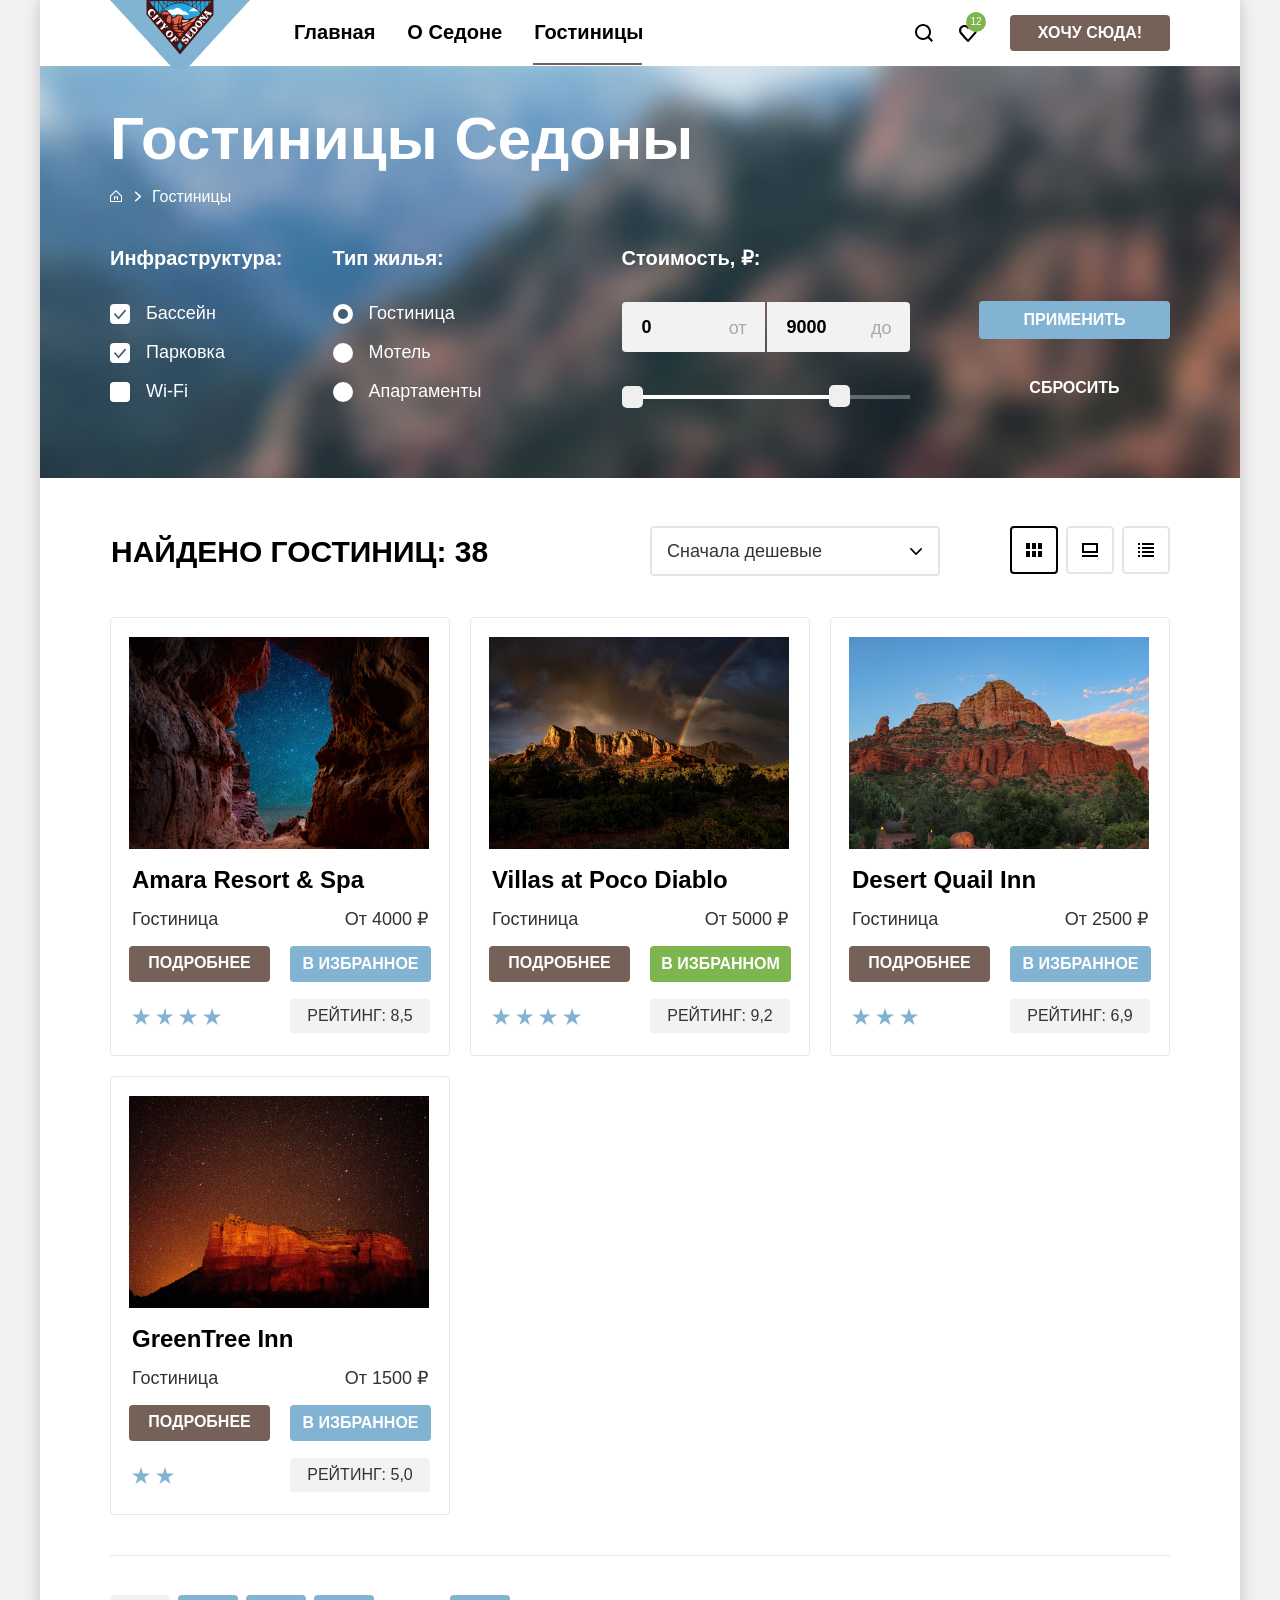
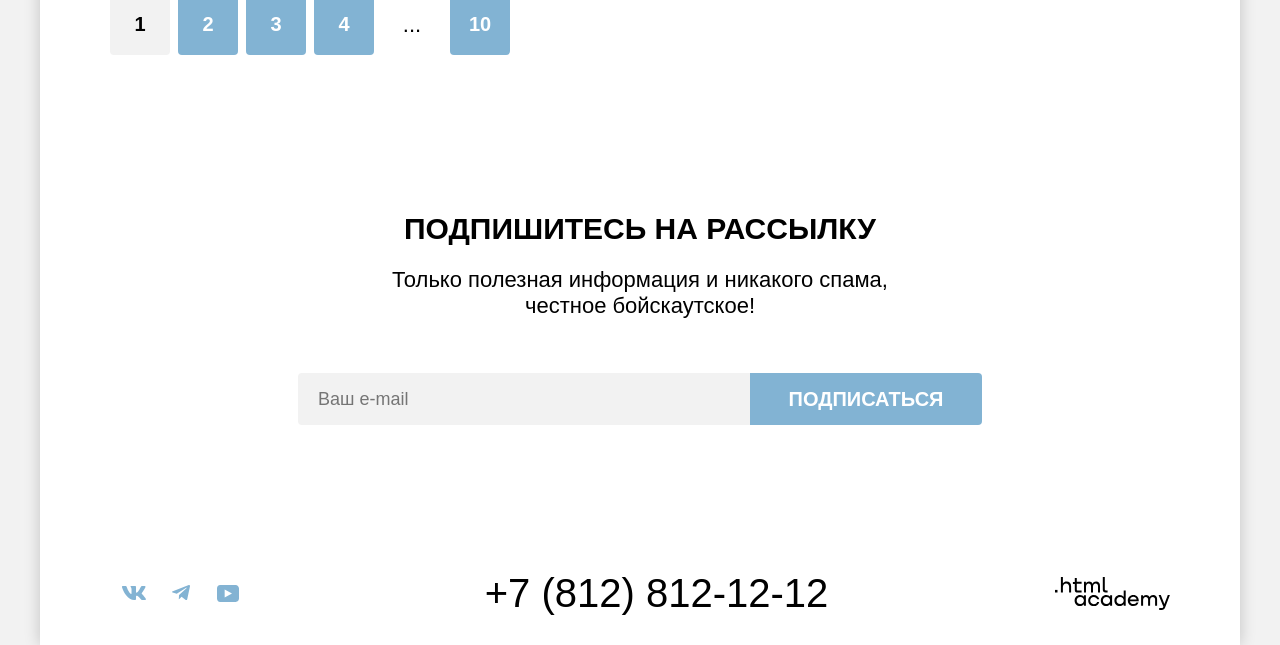
==== commit cc714363: "Merge pull request #3 from Anna-Irbis/master" ====
--- a/catalog.html
+++ b/catalog.html
@@ -58,244 +58,248 @@
       </nav>
     </header>
     <!--Гостиницы Седоны: фильтр -->
-    <header class="catalog-header">
-      <h1 class="catalog-header-title">Гостиницы Седоны</h1>
-      <ul class="breadcrumbs">
-        <li class="breadcrumbs-item">
-          <a class="breadcrumbs-home-link" href="index.html">
-            <span class="visually-hidden">Главная</span>
-            <svg width="12" height="12" viewBox="0 0 12 12" fill="none" xmlns="http://www.w3.org/2000/svg">
-              <path d="M6 0L0 5.80006V12.0001H12V5.80006L6 0ZM11 11.0001H1V6.20005L6 1.4L11 6.20005V11.0001Z"
-                fill="white" />
-              <path d="M4 10.0001H5V7.50005H7V10.0001H8V6.50005H4V10.0001Z" fill="white" />
-            </svg>
-          </a>
-        </li>
-        <li class="breadcrumbs-item">
-          <a class="breadcrumbs-link">Гостиницы</a>
-        </li>
-      </ul>
-      <section class="filters">
-        <h2 class="visually-hidden">Фильтр</h2>
-        <form class="hotel-catalog-filter" action="https://echo.htmlacademy.ru/" method="get">
-          <h3 class="visually-hidden">Фильтр слева, чек-боксы и радиокнопки</h3>
-          <!--Инфраструктура, чекбоксы, множественный выбор-->
-          <fieldset class="catalog-filter-group catalog-filter-infrastructure">
-            <legend class="catalog-filter-title">Инфраструктура:</legend>
-            <ul class="catalog-filter-list">
-              <li class="catalog-filter-item">
-                <label class="control">
-                  <input class="visually-hidden control-input" type="checkbox" name="pool" checked>
-                  <span class="control-mark"></span>
-                  <span class="control-label">Бассейн</span>
-                </label>
-              </li>
-              <li class="catalog-filter-item">
-                <label class="control">
-                  <input class="visually-hidden control-input" type="checkbox" name="parking" checked>
-                  <span class="control-mark"></span>
-                  <span class="control-label">Парковка</span>
-                </label>
-              </li>
-              <li class="catalog-filter-item">
-                <label class="control">
-                  <input class="visually-hidden control-input" type="checkbox" name="wi-fi">
-                  <span class="control-mark"></span>
-                  <span class="control-label">Wi-Fi</span>
-                </label>
-              </li>
-            </ul>
-          </fieldset>
-          <!--Тип жилья, радиокнопки, единственный выбор-->
-          <fieldset class="catalog-filter-group catalog-filter-accommodation">
-            <legend class="catalog-filter-title">Тип жилья:</legend>
-            <ul class="catalog-filter-list">
-              <li class="catalog-filter-item">
-                <label class="control">
-                  <input class="visually-hidden control-input" type="radio" name="accommodations" value="hotels"
-                    checked>
-                  <span class="control-mark"></span>
-                  <span class="control-label">Гостиница</span>
-                </label>
-              </li>
-              <li class="catalog-filter-item">
-                <label class="control">
-                  <input class="visually-hidden control-input" type="radio" name="accommodations" value="motel">
-                  <span class="control-mark"></span>
-                  <span class="control-label">Мотель</span>
-                </label>
-              </li>
-              <li class="catalog-filter-item">
-                <label class="control">
-                  <input class="visually-hidden control-input" type="radio" name="accommodations" value="apartments">
-                  <span class="control-mark"></span>
-                  <span class="control-label">Апартаменты</span>
-                </label>
-              </li>
-            </ul>
-          </fieldset>
-          <h3 class="visually-hidden">Фильтр справа, стоимость и кнопки применения и сброса</h3>
-          <fieldset class="catalog-filter-group catalog-filter-price">
-            <!--Фильтр стоимости: поля для ввода нижней и верхней границы, бегунок-->
-            <legend class="catalog-filter-title">Стоимость, ₽:</legend>
-            <div class="price-range">
-              <ul class="price-range-list">
-                <li class="price-range-input">
-                  <input class="range-input range-input-min" type="number" name="min-value" value="0" id="range-input-min">
-                  <label class="filter-price-range" for="range-input-min">от</label>
-                </li>
-                <li class="price-range-input">
-                  <input class="range-input range-input-max" type="number" name="max-value" value="9000" id="range-input-max">
-                  <label class="filter-price-range" for="range-input-max">до</label>
+    <main class="main-container">
+      <header class="catalog-header">
+        <h1 class="catalog-header-title">Гостиницы Седоны</h1>
+        <ul class="breadcrumbs">
+          <li class="breadcrumbs-item">
+            <a class="breadcrumbs-home-link" href="index.html">
+              <span class="visually-hidden">Главная</span>
+              <svg width="12" height="12" viewBox="0 0 12 12" fill="none" xmlns="http://www.w3.org/2000/svg">
+                <path d="M6 0L0 5.80006V12.0001H12V5.80006L6 0ZM11 11.0001H1V6.20005L6 1.4L11 6.20005V11.0001Z"
+                  fill="white" />
+                <path d="M4 10.0001H5V7.50005H7V10.0001H8V6.50005H4V10.0001Z" fill="white" />
+              </svg>
+            </a>
+          </li>
+          <li class="breadcrumbs-item">
+            <a class="breadcrumbs-link">Гостиницы</a>
+          </li>
+        </ul>
+        <section class="filters">
+          <h2 class="visually-hidden">Фильтр</h2>
+          <form class="hotel-catalog-filter" action="https://echo.htmlacademy.ru/" method="get">
+            <h3 class="visually-hidden">Фильтр слева, чек-боксы и радиокнопки</h3>
+            <!--Инфраструктура, чекбоксы, множественный выбор-->
+            <fieldset class="catalog-filter-group catalog-filter-infrastructure">
+              <legend class="catalog-filter-title">Инфраструктура:</legend>
+              <ul class="catalog-filter-list">
+                <li class="catalog-filter-item">
+                  <label class="control">
+                    <input class="visually-hidden control-input" type="checkbox" name="pool" checked>
+                    <span class="control-mark"></span>
+                    <span class="control-label">Бассейн</span>
+                  </label>
+                </li>
+                <li class="catalog-filter-item">
+                  <label class="control">
+                    <input class="visually-hidden control-input" type="checkbox" name="parking" checked>
+                    <span class="control-mark"></span>
+                    <span class="control-label">Парковка</span>
+                  </label>
+                </li>
+                <li class="catalog-filter-item">
+                  <label class="control">
+                    <input class="visually-hidden control-input" type="checkbox" name="wi-fi">
+                    <span class="control-mark"></span>
+                    <span class="control-label">Wi-Fi</span>
+                  </label>
                 </li>
               </ul>
+            </fieldset>
+            <!--Тип жилья, радиокнопки, единственный выбор-->
+            <fieldset class="catalog-filter-group catalog-filter-accommodation">
+              <legend class="catalog-filter-title">Тип жилья:</legend>
+              <ul class="catalog-filter-list">
+                <li class="catalog-filter-item">
+                  <label class="control">
+                    <input class="visually-hidden control-input" type="radio" name="accommodations" value="hotels"
+                      checked>
+                    <span class="control-mark"></span>
+                    <span class="control-label">Гостиница</span>
+                  </label>
+                </li>
+                <li class="catalog-filter-item">
+                  <label class="control">
+                    <input class="visually-hidden control-input" type="radio" name="accommodations" value="motel">
+                    <span class="control-mark"></span>
+                    <span class="control-label">Мотель</span>
+                  </label>
+                </li>
+                <li class="catalog-filter-item">
+                  <label class="control">
+                    <input class="visually-hidden control-input" type="radio" name="accommodations" value="apartments">
+                    <span class="control-mark"></span>
+                    <span class="control-label">Апартаменты</span>
+                  </label>
+                </li>
+              </ul>
+            </fieldset>
+            <h3 class="visually-hidden">Фильтр справа, стоимость и кнопки применения и сброса</h3>
+            <fieldset class="catalog-filter-group catalog-filter-price">
+              <!--Фильтр стоимости: поля для ввода нижней и верхней границы, бегунок-->
+              <legend class="catalog-filter-title">Стоимость, ₽:</legend>
+              <div class="price-range">
+                <ul class="price-range-list">
+                  <li class="price-range-input">
+                    <input class="range-input range-input-min" type="number" name="min-value" value="0"
+                      id="range-input-min">
+                    <label class="filter-price-range" for="range-input-min">от</label>
+                  </li>
+                  <li class="price-range-input">
+                    <input class="range-input range-input-max" type="number" name="max-value" value="9000"
+                      id="range-input-max">
+                    <label class="filter-price-range" for="range-input-max">до</label>
+                  </li>
+                </ul>
+              </div>
+              <div class="range-slider-value">
+                <div class="range-slider-point">
+                  <button class="range-slider value-min" type="button">
+                    <span class="visually-hidden">Нижняя граница стоимости</span>
+                  </button>
+                  <button class="range-slider value-max" type="button">
+                    <span class="visually-hidden">Верхняя граница стоимости</span>
+                  </button>
+                </div>
+              </div>
+            </fieldset>
+            <div class="filter-button-form">
+              <button class="catalog-filter-submit" type="submit">Применить</button>
+              <button class="catalog-filter-reset" type="reset">Сбросить</button>
             </div>
-            <div class="range-slider-value">
-              <div class="range-slider-point">
-                <button class="range-slider value-min" type="button">
-                  <span class="visually-hidden">Нижняя граница стоимости</span>
-                </button>
-                <button class="range-slider value-max" type="button">
-                  <span class="visually-hidden">Верхняя граница стоимости</span>
-                </button>
-              </div>
-            </div>
-          </fieldset>
-          <div class="filter-button-form">
-            <button class="catalog-filter-submit" type="submit">Применить</button>
-            <button class="catalog-filter-reset" type="reset">Сбросить</button>
+          </form>
+        </section>
+      </header>
+      <!--Результаты поиска-->
+      <section class="catalog">
+        <div class="catalog-result">
+          <h2 class="catalog-search-title">Найдено гостиниц: 38</h2>
+          <div class="select-wrapper">
+            <select class="select-control" aria-label="Сортировка">
+              <option class="select-control-text" value="cheap">Сначала дешевые</option>
+              <option class="select-control-text" value="cheap">Сначала дорогие</option>
+            </select>
           </div>
+          <ul class="buttons-view">
+            <li class="buttons-view-item-current">
+              <a class="buttons-view-tile buttons-view-tile-current" href="?view=tile">
+                <span class="visually-hidden">Плитка</span>
+              </a>
+            </li>
+            <li class="buttons-view-item">
+              <a class="buttons-view-card" href="?view=card">
+                <span class="visually-hidden">Карточка</span>
+              </a>
+            </li>
+            <li class="buttons-view-item">
+              <a class="buttons-view-list" href="?view=list">
+                <span class="visually-hidden">Список</span>
+              </a>
+            </li>
+          </ul>
+        </div>
+        <!--Каталог гостиниц: карточки-->
+        <ul class="product-list">
+          <li class="product-cards">
+            <a class="product-card-link" href="#">
+              <img class="product-card-img" src="images/hotels/amara.jpg" width="300" height="212"
+                alt="Ночной вид на карьер">
+              <h3 class="product-card-title">Amara Resort & Spa</h3>
+              <div class="product-cards-wrapper">
+                <p class="product-card-type">Гостиница</p>
+                <p class="product-card-cost">От 4000 ₽</p>
+              </div>
+            </a>
+            <a class="product-card-button-about" href="#">Подробнее</a>
+            <button class="add-button-favorite" href="#">В избранное</button>
+            <p class="product-stars product-stars-four icon-star"><span class="visually-hidden">4 звезды</span></p>
+            <p class="product-card-reiting">Рейтинг: 8,5</p>
+          </li>
+          <li class="product-cards">
+            <a class="product-card-link" href="#">
+              <img class="product-card-img" src="images/hotels/poco-diablo.jpg" width="300" height="212"
+                alt="Вид на каньон с радугой после грозы">
+              <h3 class="product-card-title">Villas at Poco Diablo</h3>
+              <div class="product-cards-wrapper">
+                <p class="product-card-type">Гостиница</p>
+                <p class="product-card-cost">От 5000 ₽</p>
+              </div>
+            </a>
+            <a class="product-card-button-about" href="#">Подробнее</a>
+            <button class="added-button-favorite" href="#">В избранном</button>
+            <p class="product-stars product-stars-four icon-star"><span class="visually-hidden">4 звезды</span></p>
+            <p class="product-card-reiting">Рейтинг: 9,2</p>
+          </li>
+          <li class="product-cards">
+            <a class="product-card-link" href="#">
+              <img class="product-card-img" src="images/hotels/desert-quai.jpg" width="300" height="212"
+                alt="Каньон в свете дневного солнца">
+              <h3 class="product-card-title">Desert Quail Inn</h3>
+              <div class="product-cards-wrapper">
+                <p class="product-card-type">Гостиница</p>
+                <p class="product-card-cost">От 2500 ₽</p>
+              </div>
+            </a>
+            <a class="product-card-button-about" href="#">Подробнее</a>
+            <button class="add-button-favorite" href="#">В избранное</button>
+            <p class="product-stars product-stars-three icon-star"><span class="visually-hidden">3 звезды</span></p>
+            <p class="product-card-reiting">Рейтинг: 6,9</p>
+          </li>
+          <li class="product-cards">
+            <a class="product-card-link" href="#">
+              <img class="product-card-img" src="images/hotels/greentree.jpg" width="300" height="212"
+                alt="Каньон на фоне ночного неба">
+              <h3 class="product-card-title">GreenTree Inn</h3>
+              <div class="product-cards-wrapper">
+                <p class="product-card-type">Гостиница</p>
+                <p class="product-card-cost">От 1500 ₽</p>
+              </div>
+            </a>
+            <a class="product-card-button-about" href="#">Подробнее</a>
+            <button class="add-button-favorite" href="#">В избранное</button>
+            <p class="product-stars product-stars-two icon-star"><span class="visually-hidden">2 звезды</span></p>
+            <p class="product-card-reiting">Рейтинг: 5,0</p>
+          </li>
+        </ul>
+        <!--Пагинация-->
+        <ul class="pagination">
+          <li class="pagination-item">
+            <a class="pagination-link pagination-current">1</a>
+          </li>
+          <li class="pagination-item">
+            <a class="pagination-link" href="#">2</a>
+          </li>
+          <li class="pagination-item">
+            <a class="pagination-link" href="#">3</a>
+          </li>
+          <li class="pagination-item">
+            <a class="pagination-link" href="#">4</a>
+          </li>
+          <li class="pagination-item">
+            <a class="pagination-link pagination-points" href="#">...</a>
+          </li>
+          <li class="pagination-item">
+            <a class="pagination-link" href="#">10</a>
+          </li>
+        </ul>
+
+      </section>
+
+      <!--Рассылка-->
+      <section class="subscribe subscribe-catalog">
+        <h2 class="subscribe-title subscribe-title-catalog">Подпишитесь на рассылку</h2>
+        <p class="subscribe-desc subscribe-desc-catalog">Только полезная информация и никакого спама,<br>честное
+          бойскаутское!</p>
+        <form class="subscribe-form" action="https://echo.htmlacademy.ru/" method="post">
+          <label class="subscribe-field-label" for="email">
+            <span class="visually-hidden">Введите ваш e-mail</span>
+            <input class="subscribe-field" id="email" type="email" placeholder="Ваш e-mail" name="email" required>
+          </label>
+          <button class="button-subscribe" type="submit">Подписаться</button>
         </form>
       </section>
-    </header>
-    <!--Результаты поиска-->
-    <section class="catalog">
-      <div class="catalog-result">
-        <h2 class="catalog-search-title">Найдено гостиниц: 38</h2>
-        <div class="select-wrapper">
-          <select class="select-control" aria-label="Сортировка">
-            <option class="select-control-text" value="cheap">Сначала дешевые</option>
-            <option class="select-control-text">Сначала дорогие</option>
-          </select>
-        </div>
-        <ul class="buttons-view">
-          <li class="buttons-view-item-current">
-            <a class="buttons-view-tile buttons-view-tile-current" href="?view=tile">
-              <span class="visually-hidden">Плитка</span>
-            </a>
-          </li>
-          <li class="buttons-view-item">
-            <a class="buttons-view-card" href="?view=card">
-              <span class="visually-hidden">Карточка</span>
-            </a>
-          </li>
-          <li class="buttons-view-item">
-            <a class="buttons-view-list" href="?view=list">
-              <span class="visually-hidden">Список</span>
-            </a>
-          </li>
-        </ul>
-      </div>
-      <!--Каталог гостиниц: карточки-->
-      <ul class="product-list">
-        <li class="product-cards">
-          <a class="product-card-link" href="#">
-            <img class="product-card-img" src="images/hotels/amara.jpg" width="300" height="212"
-              alt="Ночной вид на карьер">
-            <h3 class="product-card-title">Amara Resort & Spa</h3>
-            <div class="product-cards-wrapper">
-              <p class="product-card-type">Гостиница</p>
-              <p class="product-card-cost">От 4000 ₽</p>
-            </div>
-          </a>
-          <a class="product-card-button-about" href="#">Подробнее</a>
-          <a class="add-button-favorite" href="#">В избранное</a>
-          <p class="product-stars product-stars-four icon-star"><span class="visually-hidden">4 звезды</span></p>
-          <p class="product-card-reiting">Рейтинг: 8,5</p>
-        </li>
-        <li class="product-cards">
-          <a class="product-card-link" href="#">
-            <img class="product-card-img" src="images/hotels/poco-diablo.jpg" width="300" height="212"
-              alt="Вид на каньон с радугой после грозы">
-            <h3 class="product-card-title">Villas at Poco Diablo</h3>
-            <div class="product-cards-wrapper">
-              <p class="product-card-type">Гостиница</p>
-              <p class="product-card-cost">От 5000 ₽</p>
-            </div>
-          </a>
-          <a class="product-card-button-about" href="#">Подробнее</a>
-          <a class="added-button-favorite" href="#">В избранном</a>
-          <p class="product-stars product-stars-four icon-star"><span class="visually-hidden">4 звезды</span></p>
-          <p class="product-card-reiting">Рейтинг: 9,2</p>
-        </li>
-        <li class="product-cards">
-          <a class="product-card-link" href="#">
-            <img class="product-card-img" src="images/hotels/desert-quai.jpg" width="300" height="212"
-              alt="Каньон в свете дневного солнца">
-            <h3 class="product-card-title">Desert Quail Inn</h3>
-            <div class="product-cards-wrapper">
-              <p class="product-card-type">Гостиница</p>
-              <p class="product-card-cost">От 2500 ₽</p>
-            </div>
-          </a>
-          <a class="product-card-button-about" href="#">Подробнее</a>
-          <a class="add-button-favorite" href="#">В избранное</a>
-          <p class="product-stars product-stars-three icon-star"><span class="visually-hidden">3 звезды</span></p>
-          <p class="product-card-reiting">Рейтинг: 6,9</p>
-        </li>
-        <li class="product-cards">
-          <a class="product-card-link" href="#">
-            <img class="product-card-img" src="images/hotels/greentree.jpg" width="300" height="212"
-              alt="Каньон на фоне ночного неба">
-            <h3 class="product-card-title">GreenTree Inn</h3>
-            <div class="product-cards-wrapper">
-              <p class="product-card-type">Гостиница</p>
-              <p class="product-card-cost">От 1500 ₽</p>
-            </div>
-          </a>
-          <a class="product-card-button-about" href="#">Подробнее</a>
-          <a class="add-button-favorite" href="#">В избранное</a>
-          <p class="product-stars product-stars-two icon-star"><span class="visually-hidden">2 звезды</span></p>
-          <p class="product-card-reiting">Рейтинг: 5,0</p>
-        </li>
-      </ul>
-      <!--Пагинация-->
-      <ul class="pagination">
-        <li class="pagination-item">
-          <a class="pagination-link pagination-current">1</a>
-        </li>
-        <li class="pagination-item">
-          <a class="pagination-link" href="#">2</a>
-        </li>
-        <li class="pagination-item">
-          <a class="pagination-link" href="#">3</a>
-        </li>
-        <li class="pagination-item">
-          <a class="pagination-link" href="#">4</a>
-        </li>
-        <li class="pagination-item">
-          <a class="pagination-link pagination-points" href="#">...</a>
-        </li>
-        <li class="pagination-item">
-          <a class="pagination-link" href="#">10</a>
-        </li>
-      </ul>
-
-    </section>
-
-    <!--Рассылка-->
-    <section class="subscribe subscribe-catalog">
-      <h2 class="subscribe-title subscribe-title-catalog">Подпишитесь на рассылку</h2>
-      <p class="subscribe-desc subscribe-desc-catalog">Только полезная информация и никакого спама,<br>честное
-        бойскаутское!</p>
-      <form class="subscribe-form" action="https://echo.htmlacademy.ru/" method="post">
-        <label class="subscribe-field-label" for="email">
-          <span class="visually-hidden">Введите ваш e-mail</span>
-          <input class="subscribe-field" id="email" type="email" placeholder="Ваш e-mail" name="email" required>
-        </label>
-        <button class="button-subscribe" type="submit">Подписаться</button>
-      </form>
-    </section>
+    </main>
     <!-- Подвал -->
     <footer class="page-footer page-container">
       <section class="footer-social">
--- a/styles/styles.css
+++ b/styles/styles.css
@@ -92,7 +92,7 @@
 
 .navigation-link:focus,
 .navigation-link-current:focus {
-    color:  #000;
+    color:  #000000;
 }
 
 .navigation-link:active,
@@ -140,7 +140,7 @@
 }
 
 .navigation-user-link-search:focus {
-  color: #000;
+  color: #000000;
 }
 
 .navigation-user-link-search:active {
@@ -154,7 +154,7 @@
 }
 
 .navigation-user-link-favorite:focus {
-  color: #000;
+  color: #000000;
 }
 
 .navigation-user-link-favorite:active {
@@ -235,7 +235,7 @@
 }
 
 .header-button {
-  color: #fff;
+  color: #ffffff;
   background-color: #756157;
   font-size: 16px;
   font-style: normal;
@@ -269,7 +269,7 @@
 }
 
 .header-button:disabled {
-  background-color: #E5E5E5;
+  background-color: #e5e5e5;
 }
 
 .navigation-user {
@@ -283,8 +283,8 @@
 /* Приветственный блок */
 
 .hero {
-  color: #fff;
-  background-color: #82b3d3;
+  color: #ffffff;
+  background-color: #05385a;
   background-image: url("../images/divider.svg"), url("../images/substrate-hero.jpg");
   background-size: auto, cover;
   background-repeat: no-repeat, no-repeat;
@@ -332,7 +332,7 @@
 
 .slogan,
 .invitation {
-  color: #000000;
+  color: #333333;
   background-color: #ffffff;
   text-align: center;
   font-family: "PT Sans", sans-serif;
@@ -358,7 +358,7 @@
 }
 
 .advantages-item h3 {
-  color: #fff;
+  color: #ffffff;
   font-weight: 700;
   font-size: 24px;
   line-height: 28px;
@@ -382,7 +382,7 @@
 
 .advantages-item p {
   margin: 0;
-  color: #fff;
+  color: #ffffff;
   font-family: "PT Sans", sans-serif;
   font-weight: 400;
   font-size: 18px;
@@ -393,7 +393,7 @@
 
 .advantages-item-light-blue h3,
 .advantages-item-blue h3 {
-  color: #000;
+  color: #000000;
   font-weight: 700;
   font-size: 24px;
   line-height: 28px;
@@ -419,7 +419,7 @@
 .advantages-item-light-blue p,
 .advantages-item-blue p {
   margin: 0;
-  color: #000;
+  color: #000000;
   font-family: "PT Sans", sans-serif;
   font-weight: 400;
   font-size: 18px;
@@ -455,7 +455,7 @@
   flex-direction: row;
 }
 
-.advantages-item-full:last-of-type .advantages-img {
+.invert .advantages-img {
   order: -1;
 }
 
@@ -507,7 +507,7 @@
   min-height: 385px;
   background-color: #ffffff;
   background-position-x: center;
-  background-position-y: 81px;
+  background-position-y: 77px;
   background-repeat: no-repeat;
   text-align: center;
   padding: 183px 85px 81px;
@@ -538,7 +538,7 @@
 }
 
 .infrastructure-desc {
-  color: #333;
+  color: #333333;
   font-size: 18px;
   font-style: normal;
   line-height: 21px;
@@ -575,7 +575,7 @@
 }
 
 .search-desc {
-  color: #000000;
+  color: #333333;
   font-size: 22px;
   font-style: normal;
   font-family: "PT Sans", sans-serif;
@@ -588,7 +588,7 @@
 }
 
 .search-button {
-  color: #fff;
+  color: #ffffff;
   background-color: #756157;
   font-size: 20px;
   font-style: normal;
@@ -606,7 +606,7 @@
   padding: 8px;
   justify-content: center;
   border-radius: 4px 4px 4px 4px;
-  user-select: none;
+  border-color: transparent;
 }
 
 .search-button:hover {
@@ -622,7 +622,7 @@
 }
 
 .search-button:disabled {
-  background-color: #E5E5E5;
+  background-color: #e5e5e5;
 }
 
 /* Рассылка */
@@ -641,11 +641,11 @@
   padding-bottom: 104px;
   padding-left: 258px;
   padding-right: 258px;
-  margin-top: -1px;
+  margin-top: -7px;
 }
 
 .subscribe-title {
-  color: #fff;
+  color: #ffffff;
   font-size: 30px;
   font-style: normal;
   font-family: "PT Sans", sans-serif;
@@ -656,7 +656,7 @@
 }
 
 .subscribe-desc {
-  color: #fff;
+  color: #ffffff;
   font-size: 22px;
   font-style: normal;
   font-family: "PT Sans", sans-serif;
@@ -681,7 +681,7 @@
 .subscribe-field {
   padding: 14px 20px;
   width: 100%;
-  color: #000;
+  color: #000000;
   font-size: 18px;
   font-style: normal;
   font-family: "PT Sans", sans-serif;
@@ -695,8 +695,8 @@
 }
 
 .button-subscribe {
-  color: #fff;
-  background-color: #82B3D3;
+  color: #ffffff;
+  background-color: #82b3d3;
   font-size: 20px;
   font-style: normal;
   font-family: "PT Sans", sans-serif;
@@ -771,7 +771,7 @@
 }
 
 .footer-phone {
-  color: #000;
+  color: #000000;
   font-size: 40px;
   font-style: normal;
   font-family: "PT Sans", sans-serif;
@@ -782,6 +782,7 @@
   text-align: center;
   margin: 0;
   padding-right: 22px;
+  max-width: 500px;
 }
 
 .footer-phone:hover {
@@ -789,7 +790,7 @@
 }
 
 .footer-phone:focus {
-  color: #000;
+  color: #000000;
 }
 
 .footer-phone:active {
@@ -809,7 +810,7 @@
 }
 
 .copyright:focus {
-  color: #000;
+  color: #000000;
 }
 
 .copyright:active {
@@ -829,12 +830,12 @@
 /* Гостиницы Седоны: фильтр */
 
 .catalog-header {
-  color: #FFFFFF;
-  background-color: #82B3D3;
+  color: #ffffff;
+  background-color: #685959;
   background-image: url("../images/substrate-filter.png");
   background-size: cover;
   background-repeat: no-repeat;
-  padding: 35px 70px 70px 70px;
+  padding: 37px 70px 69px 70px;
   margin-bottom: 44px;
 }
 
@@ -851,15 +852,15 @@
   margin: 0;
   padding: 0;
   padding-left: 0;
-  padding-top: 16px;
+  padding-top: 11px;
   position: relative;
   box-sizing: border-box;
   gap: 10px;
-  padding-bottom: 40px;
+  padding-bottom: 39px;
 }
 
 .breadcrumbs-item {
-  color: #fff;
+  color: #ffffff;
   font-size: 16px;
   font-style: normal;
   font-family: "PT Sans", sans-serif;
@@ -883,7 +884,7 @@
 
 .breadcrumbs-link {
   text-decoration: none;
-  color: #fff;
+  color: #ffffff;
 }
 
 /* Инфраструктура, чекбоксы, множественный выбор + Тип жилья, радиокнопки, единственный выбор*/
@@ -898,6 +899,7 @@
   display: grid;
   grid-template-columns: 160px 0.9fr 150px 2fr 288px 1fr 191px;
   min-height: 160px;
+  position: relative;
 }
 
 .catalog-filter-group {
@@ -925,7 +927,7 @@
   left: 0;
   width: 20px;
   height: 20px;
-  background: #FFFFFF;
+  background: #ffffff;
 }
 
 .control-input[type="checkbox"]:checked + .control-mark::before {
@@ -983,7 +985,7 @@
   left: 5px;
   width: 10px;
   height: 10px;
-  background-color: #3F5E72;
+  background-color: #3f5e72;
   border-radius: 50%;
 }
 
@@ -1001,7 +1003,8 @@
   width: 100%;
   max-width: 191px;
   padding-top: 55px;
-  justify-content: flex-end;
+  justify-content: flex-start;
+
 }
 
 .form-container-left {
@@ -1028,7 +1031,7 @@
   left: 0;
   width: 20px;
   height: 20px;
-  background: #FFFFFF;
+  background: #ffffff;
 }
 
 .catalog-filter-item:not(:last-child) {
@@ -1036,7 +1039,7 @@
 }
 
 .control-label {
-  color: #fff;
+  color: #ffffff;
   font-size: 18px;
   font-style: normal;
   font-family: "PT Sans", sans-serif;
@@ -1049,7 +1052,7 @@
 /* Фильтр стоимости: поля для ввода нижней и верхней границы, бегунок */
 
 .catalog-filter-title {
-  color: #fff;
+  color: #ffffff;
   font-size: 20px;
   font-style: normal;
   font-family: "PT Sans", sans-serif;
@@ -1070,11 +1073,11 @@
   content: "";
   height: 4px;
   background-color: rgba(255, 255, 255, 0.3);
-  margin-top: 40px;
+  margin-top: 43px;
 }
 
 .price-range-list {
-  color: #000;
+  color: #000000;
   font-size: 18px;
   font-style: normal;
   font-family: "PT Sans", sans-serif;
@@ -1113,7 +1116,7 @@
   line-height: 24px;
   font-family: inherit;
   color: #000000;
-  background-color: #F2F2F2;
+  background-color: #f2f2f2;
   border: none;
   appearance: textfield;
   margin: 0;
@@ -1168,7 +1171,7 @@
 }
 
 .catalog-filter-submit {
-  color: #fff;
+  color: #ffffff;
   background-color: #82B3D3;
   font-size: 16px;
   font-style: normal;
@@ -1182,7 +1185,7 @@
   border-radius: 4px;
   border: navajowhite;
   margin-bottom: 28px;
-  padding: 8px 8px;
+  padding: 9px 6px;
   display: inline-block;
 }
 
@@ -1204,7 +1207,7 @@
 }
 
 .catalog-filter-reset {
-  color: #fff;
+  color: #ffffff;
   background-color: transparent;
   font-size: 16px;
   font-style: normal;
@@ -1227,7 +1230,7 @@
 
 .catalog-filter-reset:focus {
   background-color: transparent;
-  outline: 3px solid #83B3D3;
+  outline: 3px solid #83b3d3;
 }
 
 .catalog-filter-reset:active {
@@ -1244,15 +1247,15 @@
   height: 4px;
   width: 227px;
   left: 0;
-  background-color: #FFFFFF;
+  background-color: #ffffff;
 }
 
 .value-max {
   bottom: -8px;
   width: 21px;
   height: 22px;
-  color: #fff;
-  border: #FFFFFF;
+  color: #ffffff;
+  border: #ffffff;
   content: "";
   position: absolute;
   border-radius: 5px;
@@ -1266,8 +1269,8 @@
   bottom: 36px;
   width: 21px;
   height: 22px;
-  color: #fff;
-  border: #FFFFFF;
+  color: #ffffff;
+  border: #ffffff;
   content: "";
   position: absolute;
   border-radius: 5px;
@@ -1282,21 +1285,22 @@
 .catalog-search-title {
   padding: 0;
   margin: 0;
-  min-width: 538px;
+  max-width: 400px;
   font-size: 30px;
   line-height: 36px;
   text-transform: uppercase;
-  padding-right: 40px;
+  padding: 8px 1px;
 }
 
 .catalog {
-  color: #000;
+  color: #000000;
   font-size: 30px;
   font-style: normal;
   font-family: "PT Sans", sans-serif;
   font-weight: 700;
   line-height: 36px;
-  text-transform: uppercase
+  text-transform: uppercase;
+  padding-top: 4px;
 }
 
 .catalog-result {
@@ -1305,14 +1309,15 @@
   padding-top: 50px;
   margin-bottom: 40px;
   padding: 0 70px;
-  align-items: center;
+  align-items: flex-start;
+  margin-bottom: 35px;
 }
 
 .select-wrapper {
   position: relative;
   display: flex;
   align-items: center;
-  margin-right: auto;
+  margin-left: auto;
 }
 
 .select-control {
@@ -1330,11 +1335,11 @@
   background-position: right 16px center;
   background-image: url("../images/icons/icon-dropdown.svg");
   min-width: 300px;
-  border: 2px solid #E5E5E5;
+  border: 2px solid #e5e5e5;
   background-color: transparent;
   border-radius: 4px;
   min-height: 50px;
-  padding-left: 20px;
+  padding-left: 15px;
   min-width: 290px;
 }
 
@@ -1351,7 +1356,7 @@
 }
 
 .select-control-text {
-  color: #333;
+  color: #333333;
   font-size: 18px;
   font-style: normal;
   font-family: "PT Sans", sans-serif;
@@ -1369,6 +1374,8 @@
   padding: 0;
   list-style-type: none;
   gap: 8px;
+  max-width: 240px;
+  padding-left: 70px;
 }
 
 .buttons-view-tile {
@@ -1396,19 +1403,19 @@
 }
 
 .buttons-view-tile-current {
-  border: 2px solid #000;
+  border: 2px solid #000000;
 }
 
 .buttons-view-tile:hover,
 .buttons-view-card:hover,
 .buttons-view-list:hover {
-  border: 2px solid #000;
+  border: 2px solid #000000;
 }
 
 .buttons-view-tile:active,
 .buttons-view-card:active,
 .buttons-view-list:active {
-  border: 2px solid #000;
+  border: 2px solid #000000;
 }
 
 .buttons-view-tile:focus,
@@ -1431,7 +1438,7 @@
 }
 
 .product-card-link {
-  color: #000;
+  color: #000000;
   font-size: 24px;
   font-style: normal;
   font-family: "PT Sans", sans-serif;
@@ -1452,11 +1459,12 @@
 .product-cards {
   display: grid;
   column-gap: 20px;
-  row-gap: 20px;
+  row-gap: 16px;
   grid-template-columns: repeat(2, 1fr);
   grid-template-rows: auto 36px 36px;
-  padding: 16px;
+  padding: 19px 18px 21px 18px;
   border: 1px solid #e6e6e6;
+  border-radius: 4px;
 }
 
 .product-cards-wrapper {
@@ -1468,7 +1476,7 @@
 }
 
 .product-card-type {
-  color: #333;
+  color: #333333;
   font-size: 18px;
   font-style: normal;
   font-family: "PT Sans", sans-serif;
@@ -1480,7 +1488,7 @@
 }
 
 .product-card-cost {
-  color: #333;
+  color: #333333;
   font-size: 18px;
   font-style: normal;
   font-family: "PT Sans", sans-serif;
@@ -1493,7 +1501,7 @@
 }
 
 .product-card-button-about {
-  color: #fff;
+  color: #ffffff;
   background-color: #756157;
   font-size: 16px;
   font-style: normal;
@@ -1507,10 +1515,6 @@
   text-align: center;
   border-radius: 4px;
   text-decoration: none;
-  margin-top: -4px;
-  margin-left: 1px;
-  margin-right: 1px;
-  margin-bottom: 6px;
 }
 
 .product-card-button-about:hover {
@@ -1526,12 +1530,12 @@
 }
 
 .product-card-button-about:disabled {
-  background-color: #E5E5E5;
+  background-color: #e5e5e5;
 }
 
 .add-button-favorite {
-  color: #fff;
-  background-color: #82B3D3;
+  color: #ffffff;
+  background-color: #82b3d3;
   font-size: 16px;
   font-style: normal;
   font-family: "PT Sans", sans-serif;
@@ -1540,15 +1544,12 @@
   letter-spacing: 0;
   text-transform: uppercase;
   display: inline-block;
-  padding: 7px;
+  padding: 4px;
   text-align: center;
   align-items: center;
   border-radius: 4px;
   text-decoration: none;
-  margin-top: -4px;
-  margin-left: 1px;
-  margin-right: 1px;
-  margin-bottom: 6px;
+  border: transparent;
 }
 
 
@@ -1570,7 +1571,7 @@
 }
 
 .added-button-favorite {
-  color: #fff;
+  color: #ffffff;
   background-color: #7db54f;
   font-size: 16px;
   font-style: normal;
@@ -1580,15 +1581,12 @@
   letter-spacing: 0;
   text-transform: uppercase;
   display: inline-block;
-  padding: 8px;
+  padding: 4px;
   text-align: center;
   align-items: center;
   border-radius: 4px;
   text-decoration: none;
-  margin-top: -4px;
-  margin-left: 1px;
-  margin-right: 1px;
-  margin-bottom: 6px;
+  border: transparent;
 }
 
 .added-button-favorite:hover {
@@ -1608,17 +1606,14 @@
   background-color: #e5e5e5;
 }
 
-
-
 .icon-star {
   width: 100%;
   overflow: hidden;
 }
 
-
 .product-card-reiting {
-  color: #333;
-  background-color: #F2F2F2;
+  color: #333333;
+  background-color: #f2f2f2;
   font-size: 16px;
   font-style: normal;
   font-family: "PT Sans", sans-serif;
@@ -1628,19 +1623,21 @@
   width: 140px;
   border-radius: 4px 4px 4px 4px;
   margin: 0;
-  padding: 0 3px;
-  text-align: center;
-  margin-bottom: 10px;
+  text-align: center;
+  margin-bottom: 0;
   margin-top: 0;
+  align-self: center;
+  padding: 7px 4px;
 }
 
 .product-stars {
   margin: 0;
   text-align: center;
+  align-self: center;
 }
 
 .product-stars-four {
-  background-image: url(../images/icons/icon-star.svg);
+  background-image: url("../images/icons/icon-star.svg");
   background-repeat: space;
   background-position-y: center;
   width: 89px;
@@ -1649,7 +1646,7 @@
 }
 
 .product-stars-three {
-  background-image: url(../images/icons/icon-star.svg);
+  background-image: url("../images/icons/icon-star.svg");
   background-repeat: space;
   background-position-y: center;
   width: 66px;
@@ -1658,7 +1655,7 @@
 }
 
 .product-stars-two {
-  background-image: url(../images/icons/icon-star.svg);
+  background-image: url("../images/icons/icon-star.svg");
   background-repeat: space;
   background-position-y: center;
   width: 42px;
@@ -1670,13 +1667,13 @@
 
 .pagination {
   margin: 0;
-  padding: 0;
+  padding: 6px;
   list-style: none;
   display: flex;
   flex-wrap: wrap;
   padding-left: 70px;
   gap: 8px;
-  margin-bottom: 60px;
+  margin-bottom: 65px;
 }
 
 .pagination-link:hover {
@@ -1715,10 +1712,10 @@
 /* Рассылка catalog*/
 
 .subscribe-catalog {
-  padding-top: 97px;
+  padding-top: 92px;
   color: #000000;
   background-image: none;
-  background-color: #FFFFFF;
+  background-color: #ffffff;
 }
 
 .subscribe-title-catalog {
@@ -1732,12 +1729,12 @@
 .pagination-link {
   display: block;
   box-sizing: border-box;
-  width: 60px;
+  min-width: 60px;
   min-height: 60px;
   padding: 11px 12px;
   font-size: 20px;
   line-height: 36px;
-  color: #FFFFFF;
+  color: #ffffff;
   background-color: #82B3D3;
   text-decoration: none;
   text-align: center;
@@ -1746,8 +1743,8 @@
 }
 
 .pagination-points {
-  color: #000;
-  background-color: #fff;
+  color: #000000;
+  background-color: #ffffff;
   font-size: 22px;
   font-style: normal;
   font-family: "PT Sans", sans-serif;
@@ -1759,7 +1756,7 @@
 
 .pagination-current {
   color: #000000;
-  background-color: #F2F2F2;
+  background-color: #f2f2f2;
   pointer-events: none;
 }
 
@@ -1785,7 +1782,7 @@
   position: relative;
   margin: auto;
   padding: 64px 70px;
-  background: #FFFFFF;
+  background: #ffffff;
   box-shadow: 0 25px 50px rgba(0, 0, 0, 0.15);
   border-radius: 30px;
 }
@@ -1868,7 +1865,7 @@
   font-size: 18px;
   line-height: 24px;
   color: #000000;
-  background-color: #F2F2F2;
+  background-color: #f2f2f2;
   border: 2px solid transparent;
   border-radius: 4px;
   background-image: url("../images/calendar.svg");
@@ -1881,11 +1878,11 @@
 }
 
 .modal-form-field:hover {
-  background-color: #E6E6E6;
+  background-color: #e6e6e6;
 }
 
 .modal-form-field:focus {
-  outline: 3px solid #83B3D3;
+  outline: 3px solid #83b3d3;
 }
 
 .modal-form-field:active {
@@ -1905,7 +1902,7 @@
 }
 
 .modal-text-error {
-  color: #FF5757;
+  color: #ff5757;
 }
 
 .modal-form-quantity {
@@ -1928,7 +1925,7 @@
   font-size: 18px;
   line-height: 28px;
   color: #000000;
-  background-color: #F2F2F2;
+  background-color: #f2f2f2;
   border: none;
   font-family: inherit;
   text-align: center;
@@ -1941,7 +1938,7 @@
   justify-content: center;
   align-items: center;
   border: none;
-  background-color: #F2F2F2;
+  background-color: #f2f2f2;
   outline: none;
   cursor: pointer;
 }
@@ -1957,7 +1954,7 @@
 
 .modal-form-field-button:focus-visible .modal-form-field-icon {
   border-radius: 4px;
-  outline: 3px solid #82B3D3;
+  outline: 3px solid #82b3d3;
 }
 
 .modal-form-field-button:active .modal-form-field-icon{
@@ -2002,8 +1999,8 @@
   margin: 0;
   width: 26px;
   height: 26px;
-  color: #FFFFFF;
-  background-color: #83B3D3;
+  color: #ffffff;
+  background-color: #83b3d3;
   border-radius: 50%;
   align-items: center;
   border: none;
@@ -2034,7 +2031,7 @@
   font-size: 16px;
   line-height: 20px;
   border-radius: 10px;
-  color: #FFFFFF;
+  color: #ffffff;
   background-color: #333333;
   box-shadow: 0 15px 30px rgba(0, 0, 0, 0.3);
   transform: translateX(-50%);
@@ -2057,6 +2054,11 @@
 }
 
 .modal-form-search {
+  font-style: normal;
+  font-family: "PT Sans", sans-serif;
+  font-weight: 700;
+  text-transform: uppercase;
+  margin: 0;
   grid-column: 1 / -1;
   margin-top: 48px;
   padding-top: 18px;
@@ -2064,13 +2066,18 @@
   font-size: 20px;
   line-height: 24px;
   word-wrap: break-word;
-  color: #FFFFFF;
-  background-color: #83B3D3;
+  color: #ffffff;
+  background-color: #83b3d3;
   border-radius: 10px;
   border: none;
 }
 
 .modal-form-search:hover,
 .modal-form-search:focus {
-  background-color: #68A2CA;
-}
+  background-color: #68a2cA;
+}
+
+.modal-form-search:active {
+  color: rgba(255, 250, 255, 0.3);
+  background-color: #68a2cA;
+}
